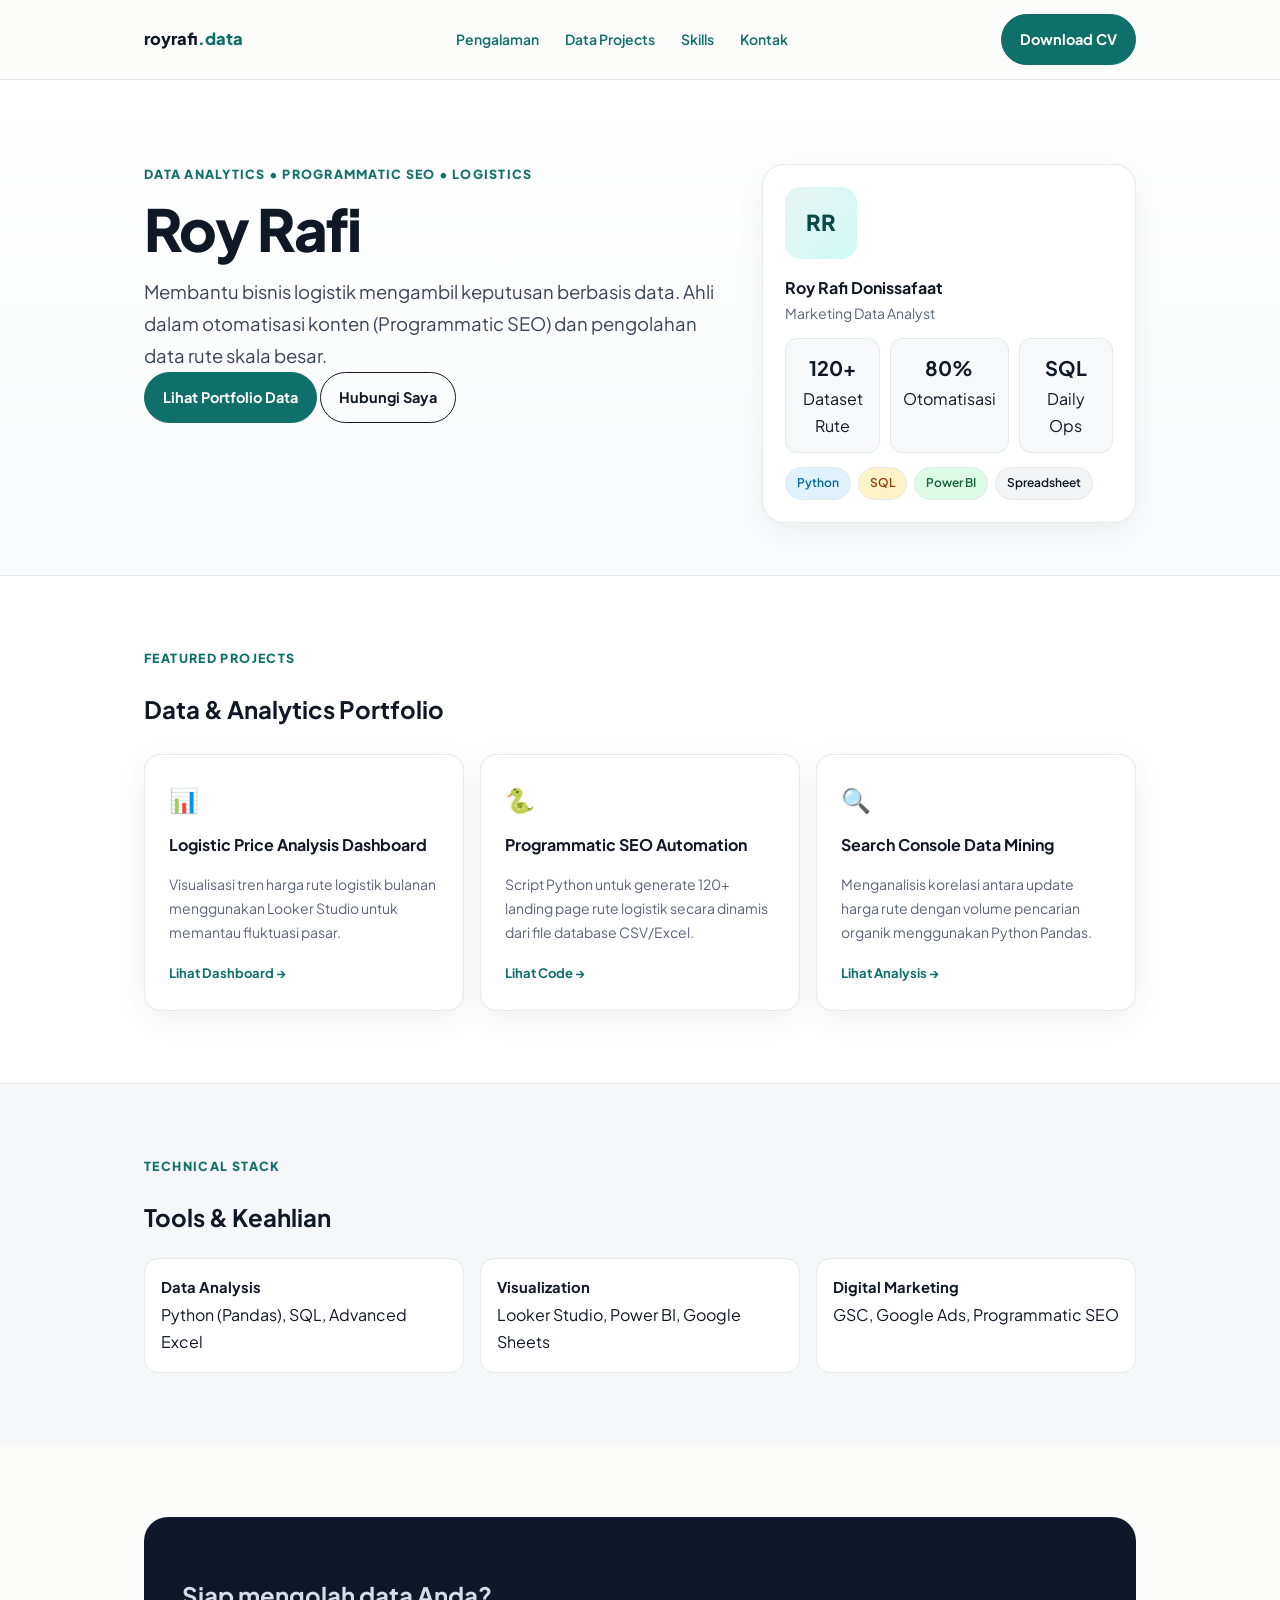
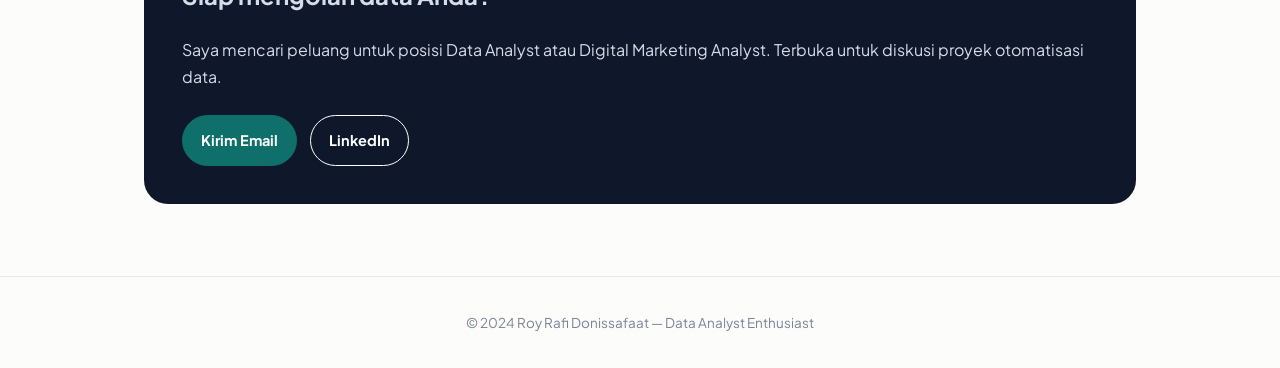
==== index.html @ 852c65c5 "Update index.html" ====
<!DOCTYPE html>
<html lang="id">
<head>
<meta charset="utf-8">
<meta name="viewport" content="width=device-width, initial-scale=1">
<title>Roy Rafi — Marketing Data Analyst & SEO Specialist</title>
<meta name="description" content="Portfolio Roy Rafi. Spesialis Analisis Data Marketing & SEO untuk industri logistik. Ahli dalam SQL, Python, dan Spreadsheet Ops.">
<link rel="preconnect" href="https://fonts.googleapis.com">
<link rel="preconnect" href="https://fonts.gstatic.com" crossorigin>
<link href="https://fonts.googleapis.com/css2?family=Plus+Jakarta+Sans:wght@400;500;600;700;800&display=swap" rel="stylesheet">
<meta theme-color="#0f766e">

<style>
/* CSS KAMU TETAP SAMA (Saya pertahankan desain original kamu yang sudah bagus) */
:root{
  --bg:#fcfcfb; --surface:#ffffff; --ink:#101826; --muted:#5b6578; --subtle:#6b7280;
  --line:#e6e8ec; --brand:#0f6f6a; --brand-600:#0d5f5b; --brand-soft:#e6f5f3;
  --accent:#d97706; --radius:16px; --radius-lg:22px; --shadow:0 8px 32px rgba(16,24,38,.06);
  --max:1040px;
}
*{box-sizing:border-box} html{scroll-behavior:smooth}
body{
  margin:0; font-family:'Plus Jakarta Sans', Inter, system-ui, -apple-system, sans-serif;
  background:var(--bg); color:var(--ink); line-height:1.72; -webkit-font-smoothing:antialiased;
}
a{color:var(--brand);text-decoration:none} a:hover{text-decoration:underline}
.container{max-width:var(--max); margin:0 auto; padding:0 24px}
.nav-wrap{position:sticky;top:0;z-index:40;background:rgba(252,252,251,.88);backdrop-filter:blur(10px);border-bottom:1px solid var(--line)}
.nav{display:flex;align-items:center;justify-content:space-between;padding:14px 24px;max-width:var(--max);margin:0 auto}
.brand-mark{font-weight:800;font-size:16.5px;color:var(--ink)}
.brand-mark em{font-style:normal;color:var(--brand)}
.nav-links{display:flex;gap:26px;font-weight:600;font-size:14px}
.btn{display:inline-flex;align-items:center;gap:8px;padding:12px 18px;border-radius:999px;font-weight:700;font-size:14.5px;border:1.8px solid var(--ink);background:var(--ink);color:#fff;transition:.15s}
.btn--brand{background:var(--brand);border-color:var(--brand)}
.btn--ghost{background:transparent;color:var(--ink)}
.hero{padding:84px 0 52px;border-bottom:1px solid var(--line);background: linear-gradient(180deg,#ffffff 0%, #f9fafb 100%)}
.eyebrow{font-size:12.5px;font-weight:800;letter-spacing:.1em;text-transform:uppercase;color:var(--brand);margin-bottom:14px}
h1{font-size:clamp(38px,5.4vw,58px);line-height:1.05;letter-spacing:-1.6px;margin:0 0 16px;font-weight:800}
.lead{font-size:18.5px;color:#3a4456;max-width:620px;margin:0}
.hero-grid{display:grid;gap:34px;align-items:start}
@media(min-width:920px){ .hero-grid{grid-template-columns:1.22fr .78fr} }
.avatar-card{background:#fff;border:1px solid var(--line);border-radius:var(--radius-lg);padding:22px;box-shadow:var(--shadow)}
.avatar{width:72px;height:72px;border-radius:16px;background:linear-gradient(135deg,#e6f5f3,#d1faf5);display:flex;align-items:center;justify-content:center;font-weight:800;color:#0b4b47;font-size:22px}
.kpi-grid{display:grid;grid-template-columns:repeat(3,1fr);gap:10px;margin-top:12px}
.kpi{background:#f7f8f9;border:1px solid var(--line);border-radius:12px;padding:12px 12px; text-align:center}
.kpi strong{display:block;font-size:20px}
.pills{display:flex;flex-wrap:wrap;gap:7px;margin-top:14px}
.pill{font-size:12px;font-weight:600;background:#f3f4f6;border:1px solid var(--line);padding:5px 11px;border-radius:999px}
section{padding:72px 0}
.section-label{color:var(--brand);font-weight:800;font-size:12.5px;letter-spacing:.11em;text-transform:uppercase;margin-bottom:8px}
.grid-3{display:grid;gap:16px} @media(min-width:960px){.grid-3{grid-template-columns:repeat(3,1fr)}}
.skill{background:#fff;border:1px solid var(--line);border-radius:14px;padding:16px}
.skill strong{display:block;font-size:14.8px}
.card{background:var(--surface);border:1px solid var(--line);border-radius:var(--radius);padding:24px;box-shadow:var(--shadow)}
.contact{background:#0f172a;color:#d6dde8;border-radius:24px;padding:38px}
footer{border-top:1px solid var(--line);padding:34px 0;color:#7a8396;font-size:13.5px;text-align:center}
</style>
</head>
<body>

<div class="nav-wrap">
  <nav class="nav">
    <a class="brand-mark" href="#">royrafi<em>.data</em></a>
    <div class="nav-links">
      <a href="#pengalaman">Pengalaman</a>
      <a href="#data-projects">Data Projects</a>
      <a href="#skills">Skills</a>
      <a href="#kontak">Kontak</a>
    </div>
    <a href="#" class="btn btn--brand btn--sm">Download CV</a>
  </nav>
</div>

<header class="hero">
  <div class="container hero-grid">
    <div>
      <div class="eyebrow">Data Analytics • Programmatic SEO • Logistics</div>
      <h1>Roy Rafi</h1>
      <p class="lead">Membantu bisnis logistik mengambil keputusan berbasis data. Ahli dalam otomatisasi konten (Programmatic SEO) dan pengolahan data rute skala besar.</p>
      <div class="hero-ctas">
        <a href="#data-projects" class="btn btn--brand">Lihat Portfolio Data</a>
        <a href="#kontak" class="btn btn--ghost">Hubungi Saya</a>
      </div>
    </div>

    <div class="avatar-card">
      <div class="avatar" style="margin-bottom:15px">RR</div>
      <div class="av-name"><strong>Roy Rafi Donissafaat</strong></div>
      <div class="av-role" style="color:var(--muted);font-size:14px">Marketing Data Analyst</div>
      <div class="kpi-grid">
        <div class="kpi"><strong>120+</strong><span>Dataset Rute</span></div>
        <div class="kpi"><strong>80%</strong><span>Otomatisasi</span></div>
        <div class="kpi"><strong>SQL</strong><span>Daily Ops</span></div>
      </div>
      <div class="pills">
        <span class="pill" style="background:#e0f2fe; color:#0369a1">Python</span>
        <span class="pill" style="background:#fef3c7; color:#92400e">SQL</span>
        <span class="pill" style="background:#dcfce7; color:#166534">Power BI</span>
        <span class="pill">Spreadsheet</span>
      </div>
    </div>
  </div>
</header>

<!-- SECTION DATA PROJECT (BARU) -->
<section id="data-projects" style="background:#fff">
  <div class="container">
    <div class="section-label">Featured Projects</div>
    <h2>Data & Analytics Portfolio</h2>
    <div class="grid-3" style="margin-top:24px">
      <!-- Project 1 -->
      <div class="card">
        <div style="font-size:24px; margin-bottom:10px">📊</div>
        <strong>Logistic Price Analysis Dashboard</strong>
        <p style="font-size:14px; color:var(--muted)">Visualisasi tren harga rute logistik bulanan menggunakan Looker Studio untuk memantau fluktuasi pasar.</p>
        <a href="#" style="font-size:13px; font-weight:700">Lihat Dashboard →</a>
      </div>
      <!-- Project 2 -->
      <div class="card">
        <div style="font-size:24px; margin-bottom:10px">🐍</div>
        <strong>Programmatic SEO Automation</strong>
        <p style="font-size:14px; color:var(--muted)">Script Python untuk generate 120+ landing page rute logistik secara dinamis dari file database CSV/Excel.</p>
        <a href="#" style="font-size:13px; font-weight:700">Lihat Code →</a>
      </div>
      <!-- Project 3 -->
      <div class="card">
        <div style="font-size:24px; margin-bottom:10px">🔍</div>
        <strong>Search Console Data Mining</strong>
        <p style="font-size:14px; color:var(--muted)">Menganalisis korelasi antara update harga rute dengan volume pencarian organik menggunakan Python Pandas.</p>
        <a href="#" style="font-size:13px; font-weight:700">Lihat Analysis →</a>
      </div>
    </div>
  </div>
</section>

<section id="skills" style="background:#f6f7f9; border-top:1px solid var(--line)">
  <div class="container">
    <div class="section-label">Technical Stack</div>
    <h2>Tools & Keahlian</h2>
    <div class="grid-3">
      <div class="skill"><strong>Data Analysis</strong><span>Python (Pandas), SQL, Advanced Excel</span></div>
      <div class="skill"><strong>Visualization</strong><span>Looker Studio, Power BI, Google Sheets</span></div>
      <div class="skill"><strong>Digital Marketing</strong><span>GSC, Google Ads, Programmatic SEO</span></div>
    </div>
  </div>
</section>

<section id="kontak">
  <div class="container">
    <div class="contact">
        <h2>Siap mengolah data Anda?</h2>
        <p>Saya mencari peluang untuk posisi Data Analyst atau Digital Marketing Analyst. Terbuka untuk diskusi proyek otomatisasi data.</p>
        <div style="margin-top:24px">
            <a class="btn btn--brand" href="mailto:laptopkantor1lsj@gmail.com">Kirim Email</a>
            <a class="btn btn--ghost" style="color:white; border-color:white; margin-left:10px" href="#">LinkedIn</a>
        </div>
    </div>
  </div>
</section>

<footer>
  © 2024 Roy Rafi Donissafaat — Data Analyst Enthusiast
</footer>

</body>
</html>
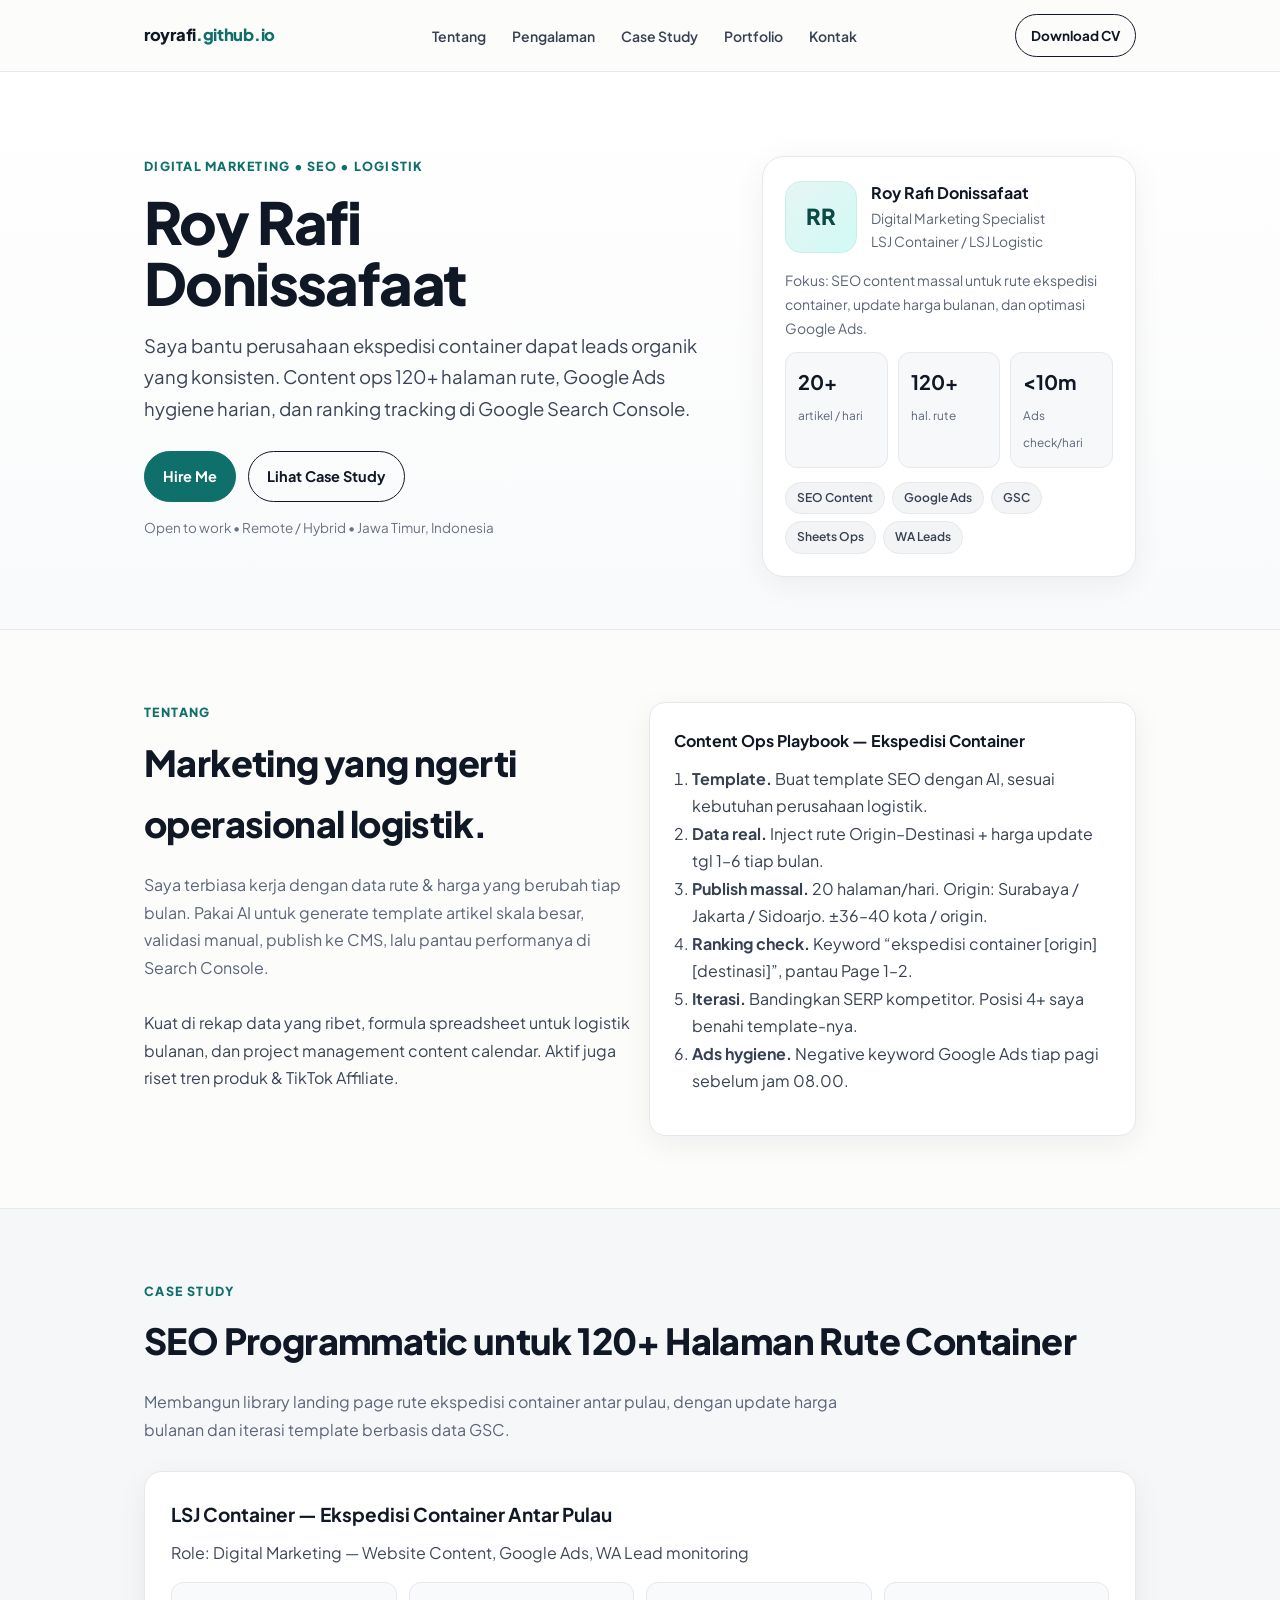
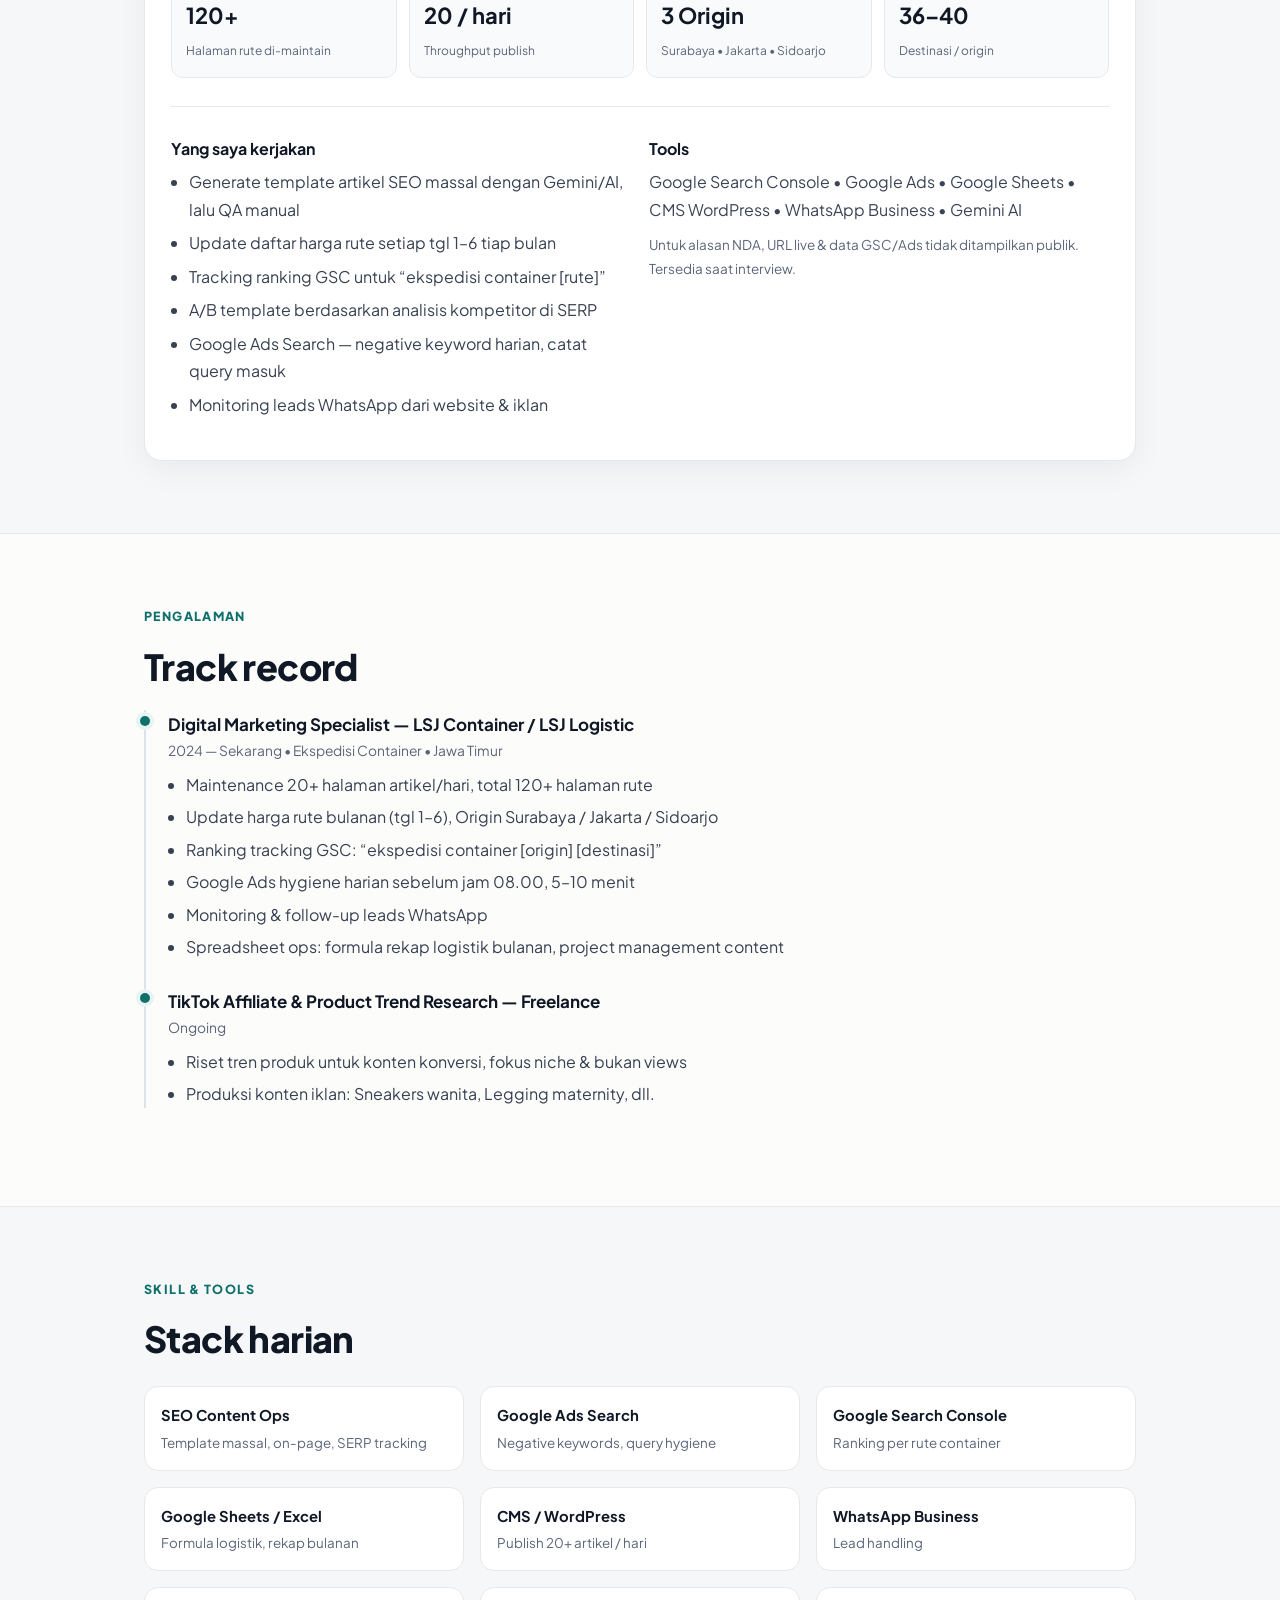
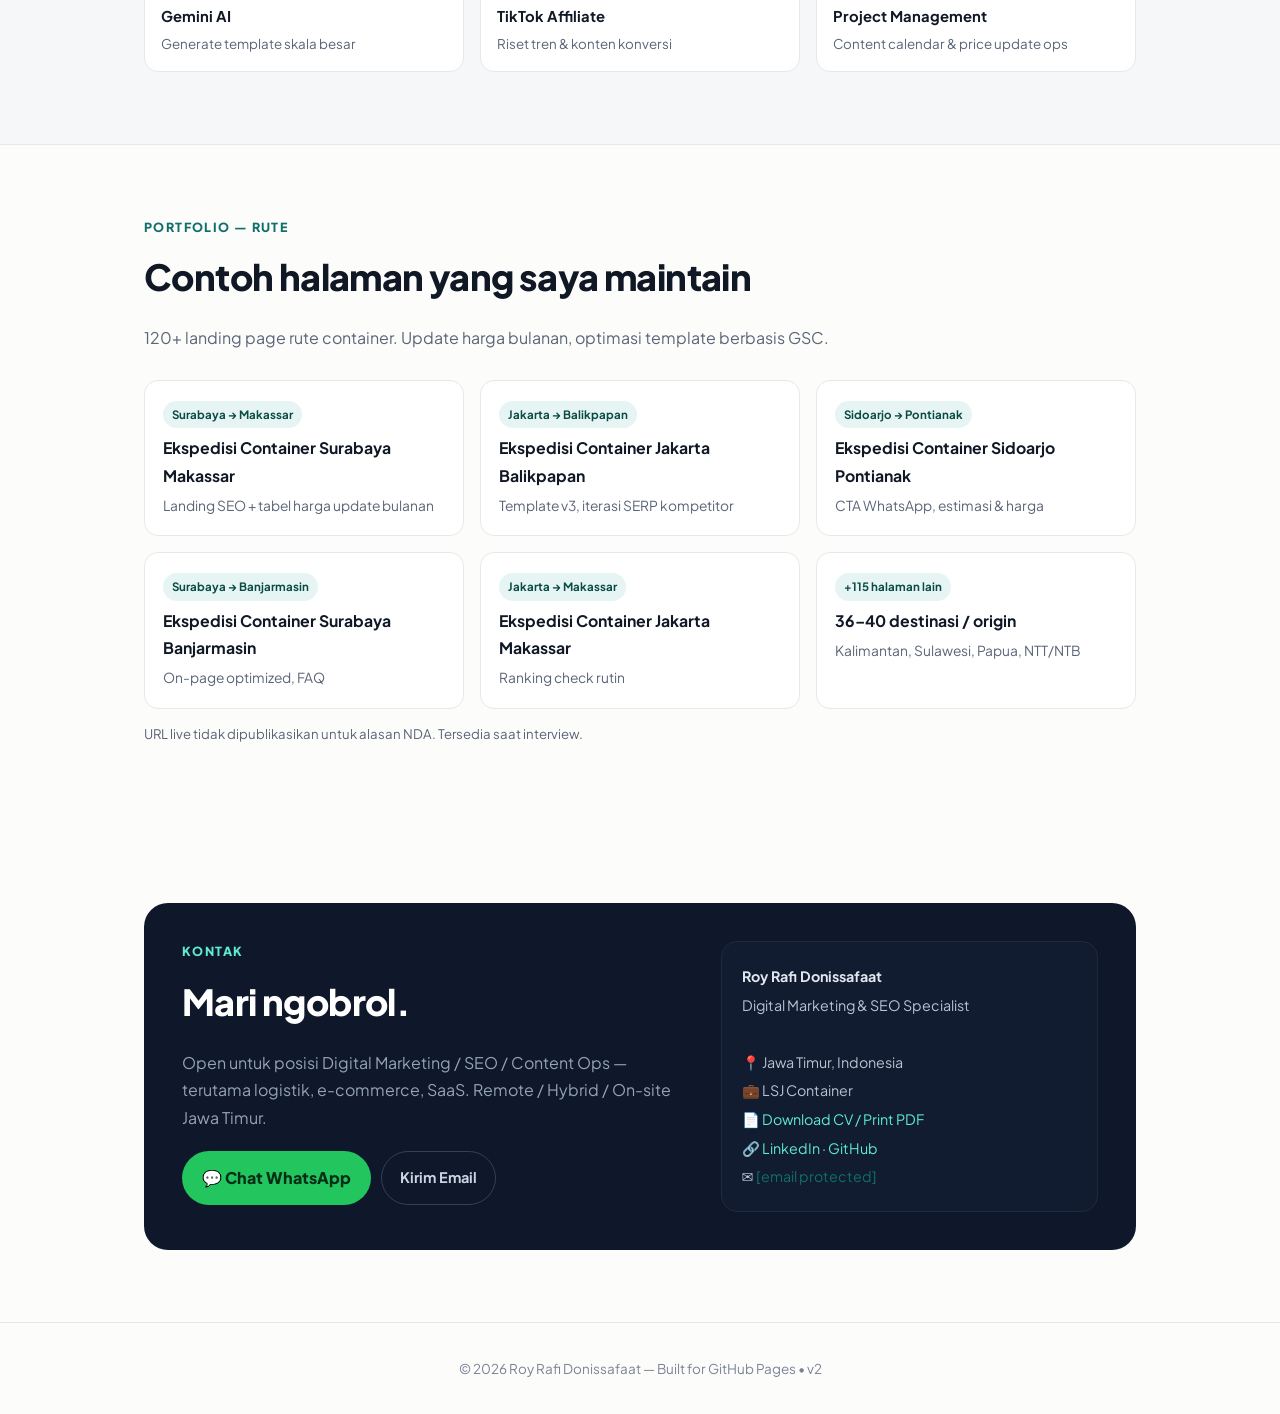
==== commit a3c03fb6: "Update index.html" ====
--- a/index.html
+++ b/index.html
@@ -3,164 +3,361 @@
 <head>
 <meta charset="utf-8">
 <meta name="viewport" content="width=device-width, initial-scale=1">
-<title>Roy Rafi — Marketing Data Analyst & SEO Specialist</title>
-<meta name="description" content="Portfolio Roy Rafi. Spesialis Analisis Data Marketing & SEO untuk industri logistik. Ahli dalam SQL, Python, dan Spreadsheet Ops.">
+<title>Roy Rafi Donissafaat — Digital Marketing & SEO Specialist, Logistik</title>
+<meta name="description" content="Portfolio Roy Rafi Donissafaat. Digital Marketing & SEO Specialist untuk ekspedisi container. Content ops 120+ halaman rute, Google Ads hygiene harian, GSC ranking tracking.">
 <link rel="preconnect" href="https://fonts.googleapis.com">
 <link rel="preconnect" href="https://fonts.gstatic.com" crossorigin>
 <link href="https://fonts.googleapis.com/css2?family=Plus+Jakarta+Sans:wght@400;500;600;700;800&display=swap" rel="stylesheet">
-<meta theme-color="#0f766e">
+<meta property="og:title" content="Roy Rafi Donissafaat — Digital Marketing & SEO Specialist">
+<meta property="og:description" content="SEO Content Ops & Google Ads untuk industri logistik / ekspedisi container.">
+<meta property="og:type" content="website">
+<meta property="og:url" content="https://royrafi.github.io/">
+<meta name="theme-color" content="#0f766e">
+
+<script type="application/ld+json">
+{
+  "@context": "https://schema.org",
+  "@type": "Person",
+  "name": "Roy Rafi Donissafaat",
+  "jobTitle": "Digital Marketing & SEO Specialist",
+  "description": "Digital Marketing Specialist untuk industri logistik & ekspedisi container",
+  "url": "https://royrafi.github.io/",
+  "knowsAbout": ["SEO", "Google Ads", "Content Marketing", "Logistik", "Ekspedisi Container", "Google Search Console", "Spreadsheet Ops"],
+  "address": {"@type": "PostalAddress", "addressLocality": "Jawa Timur", "addressCountry": "ID"}
+}
+</script>
 
 <style>
-/* CSS KAMU TETAP SAMA (Saya pertahankan desain original kamu yang sudah bagus) */
 :root{
-  --bg:#fcfcfb; --surface:#ffffff; --ink:#101826; --muted:#5b6578; --subtle:#6b7280;
-  --line:#e6e8ec; --brand:#0f6f6a; --brand-600:#0d5f5b; --brand-soft:#e6f5f3;
-  --accent:#d97706; --radius:16px; --radius-lg:22px; --shadow:0 8px 32px rgba(16,24,38,.06);
+  --bg:#fcfcfb;
+  --surface:#ffffff;
+  --ink:#101826;
+  --muted:#5b6578;
+  --subtle:#6b7280;
+  --line:#e6e8ec;
+  --brand:#0f6f6a;
+  --brand-600:#0d5f5b;
+  --brand-soft:#e6f5f3;
+  --accent:#d97706;
+  --radius:16px;
+  --radius-lg:22px;
+  --shadow:0 8px 32px rgba(16,24,38,.06);
   --max:1040px;
 }
 *{box-sizing:border-box} html{scroll-behavior:smooth}
 body{
-  margin:0; font-family:'Plus Jakarta Sans', Inter, system-ui, -apple-system, sans-serif;
+  margin:0; font-family:'Plus Jakarta Sans', Inter, system-ui, -apple-system, Segoe UI, Roboto, Arial, sans-serif;
   background:var(--bg); color:var(--ink); line-height:1.72; -webkit-font-smoothing:antialiased;
 }
 a{color:var(--brand);text-decoration:none} a:hover{text-decoration:underline}
+img{max-width:100%}
 .container{max-width:var(--max); margin:0 auto; padding:0 24px}
+
+/* NAV */
 .nav-wrap{position:sticky;top:0;z-index:40;background:rgba(252,252,251,.88);backdrop-filter:blur(10px);border-bottom:1px solid var(--line)}
 .nav{display:flex;align-items:center;justify-content:space-between;padding:14px 24px;max-width:var(--max);margin:0 auto}
-.brand-mark{font-weight:800;font-size:16.5px;color:var(--ink)}
+.brand-mark{font-weight:800;letter-spacing:-.3px;font-size:16.5px;color:var(--ink);text-decoration:none}
 .brand-mark em{font-style:normal;color:var(--brand)}
 .nav-links{display:flex;gap:26px;font-weight:600;font-size:14px}
-.btn{display:inline-flex;align-items:center;gap:8px;padding:12px 18px;border-radius:999px;font-weight:700;font-size:14.5px;border:1.8px solid var(--ink);background:var(--ink);color:#fff;transition:.15s}
+.nav-links a{color:#374151;text-decoration:none}
+.nav-links a:hover{color:var(--ink)}
+.btn{display:inline-flex;align-items:center;gap:8px;padding:12px 18px;border-radius:999px;font-weight:700;font-size:14.5px;border:1.8px solid var(--ink);background:var(--ink);color:#fff;text-decoration:none;transition:.15s}
+.btn:hover{transform:translateY(-1px);text-decoration:none;opacity:.94}
+.btn--ghost{background:transparent;color:var(--ink)}
+.btn--ghost:hover{background:#f3f4f6}
 .btn--brand{background:var(--brand);border-color:var(--brand)}
-.btn--ghost{background:transparent;color:var(--ink)}
+.btn--brand:hover{background:var(--brand-600)}
+.btn--sm{padding:9px 15px;font-size:13.5px}
+@media(max-width:780px){ .nav-links{display:none} }
+
+/* HERO */
 .hero{padding:84px 0 52px;border-bottom:1px solid var(--line);background: linear-gradient(180deg,#ffffff 0%, #f9fafb 100%)}
 .eyebrow{font-size:12.5px;font-weight:800;letter-spacing:.1em;text-transform:uppercase;color:var(--brand);margin-bottom:14px}
 h1{font-size:clamp(38px,5.4vw,58px);line-height:1.05;letter-spacing:-1.6px;margin:0 0 16px;font-weight:800}
 .lead{font-size:18.5px;color:#3a4456;max-width:620px;margin:0}
+.hero-ctas{display:flex;flex-wrap:wrap;gap:12px;margin-top:26px}
 .hero-grid{display:grid;gap:34px;align-items:start}
 @media(min-width:920px){ .hero-grid{grid-template-columns:1.22fr .78fr} }
 .avatar-card{background:#fff;border:1px solid var(--line);border-radius:var(--radius-lg);padding:22px;box-shadow:var(--shadow)}
-.avatar{width:72px;height:72px;border-radius:16px;background:linear-gradient(135deg,#e6f5f3,#d1faf5);display:flex;align-items:center;justify-content:center;font-weight:800;color:#0b4b47;font-size:22px}
+.avatar{
+  width:72px;height:72px;border-radius:16px;background:linear-gradient(135deg,#e6f5f3,#d1faf5);
+  display:flex;align-items:center;justify-content:center;font-weight:800;color:#0b4b47;font-size:22px;border:1px solid #c9efe9;
+}
+.av-row{display:flex;gap:14px;align-items:center;margin-bottom:14px}
+.av-name{font-weight:700}
+.av-role{color:var(--muted);font-size:13.8px}
 .kpi-grid{display:grid;grid-template-columns:repeat(3,1fr);gap:10px;margin-top:12px}
-.kpi{background:#f7f8f9;border:1px solid var(--line);border-radius:12px;padding:12px 12px; text-align:center}
+.kpi{background:#f7f8f9;border:1px solid var(--line);border-radius:12px;padding:12px 12px}
 .kpi strong{display:block;font-size:20px}
+.kpi span{font-size:11.8px;color:var(--muted)}
 .pills{display:flex;flex-wrap:wrap;gap:7px;margin-top:14px}
-.pill{font-size:12px;font-weight:600;background:#f3f4f6;border:1px solid var(--line);padding:5px 11px;border-radius:999px}
+.pill{font-size:12px;font-weight:600;background:#f3f4f6;border:1px solid var(--line);color:#374151;padding:5px 11px;border-radius:999px}
+
+/* SECTIONS */
 section{padding:72px 0}
 .section-label{color:var(--brand);font-weight:800;font-size:12.5px;letter-spacing:.11em;text-transform:uppercase;margin-bottom:8px}
+h2{font-size:clamp(26px,3.3vw,36px);letter-spacing:-.6px;margin:0 0 12px;font-weight:800}
+.section-intro{color:var(--muted);max-width:720px;margin-bottom:28px}
+
+.card{background:var(--surface);border:1px solid var(--line);border-radius:var(--radius);padding:24px 24px;box-shadow:var(--shadow)}
+.grid-2{display:grid;gap:18px} @media(min-width:840px){.grid-2{grid-template-columns:1fr 1fr}}
 .grid-3{display:grid;gap:16px} @media(min-width:960px){.grid-3{grid-template-columns:repeat(3,1fr)}}
-.skill{background:#fff;border:1px solid var(--line);border-radius:14px;padding:16px}
+
+/* CASE STUDY */
+.case{background:#fff;border:1px solid var(--line);border-radius:18px;padding:26px;box-shadow:var(--shadow)}
+.case h3{margin:0 0 8px;font-size:19px}
+.case p{color:#3f4758;margin:0}
+.metrics{display:grid;grid-template-columns:repeat(2,1fr);gap:12px;margin-top:16px}
+@media(min-width:640px){.metrics{grid-template-columns:repeat(4,1fr)}}
+.metric{background:#f8fafb;border:1px solid var(--line);border-radius:12px;padding:14px}
+.metric b{font-size:22px;display:block}
+.metric span{font-size:12px;color:var(--muted)}
+
+/* TIMELINE */
+.timeline{position:relative;padding-left:22px;border-left:2px solid #dde3ea;margin-top:8px}
+.tl-item{position:relative;margin-bottom:26px}
+.tl-item::before{content:"";position:absolute;left:-28px;top:6px;width:10px;height:10px;background:var(--brand);border-radius:50%;box-shadow:0 0 0 4px #e6f5f3}
+.tl-role{font-weight:700;font-size:17px}
+.tl-meta{color:var(--muted);font-size:13.8px;margin-bottom:8px}
+.tl-item ul{margin:0;padding-left:18px;color:#374151}
+.tl-item li{margin-bottom:5px}
+
+/* SKILLS */
+.skill{background:#fff;border:1px solid var(--line);border-radius:14px;padding:16px 16px}
 .skill strong{display:block;font-size:14.8px}
-.card{background:var(--surface);border:1px solid var(--line);border-radius:var(--radius);padding:24px;box-shadow:var(--shadow)}
+.skill span{display:block;color:var(--muted);font-size:13.4px;margin-top:2px}
+
+/* PORTFOLIO */
+.route{background:#fff;border:1px solid var(--line);border-radius:14px;padding:18px 18px;transition:.15s}
+.route:hover{transform:translateY(-2px);box-shadow:var(--shadow)}
+.route small{display:inline-block;background:var(--brand-soft);color:#0b4b47;font-weight:700;font-size:11.5px;padding:4px 9px;border-radius:999px;margin-bottom:7px}
+.route h4{margin:0 0 4px;font-size:15.8px}
+.route p{margin:0;color:var(--muted);font-size:13.8px}
+
+/* CONTACT */
 .contact{background:#0f172a;color:#d6dde8;border-radius:24px;padding:38px}
+.contact h2{color:#fff}
+.contact p{color:#94a3b8}
+.contact-grid{display:grid;gap:28px} @media(min-width:820px){.contact-grid{grid-template-columns:1.15fr .85fr}}
+.wa-btn{display:inline-flex;align-items:center;gap:10px;background:#22c55e;color:#052e16;font-weight:800;padding:13px 20px;border-radius:999px;text-decoration:none}
+.wa-btn:hover{background:#4ade80;text-decoration:none}
+.contact-card{background:#111c30;border:1px solid #1f2a40;border-radius:16px;padding:20px;color:#b7c2d4;font-size:14.3px;line-height:2}
+
 footer{border-top:1px solid var(--line);padding:34px 0;color:#7a8396;font-size:13.5px;text-align:center}
+.muted{color:var(--muted)}
+hr.soft{border:none;border-top:1px solid var(--line);margin:28px 0}
+ul.clean li{margin-bottom:6px}
 </style>
 </head>
 <body>
 
 <div class="nav-wrap">
   <nav class="nav">
-    <a class="brand-mark" href="#">royrafi<em>.data</em></a>
+    <a class="brand-mark" href="#">royrafi<em>.github.io</em></a>
     <div class="nav-links">
+      <a href="#tentang">Tentang</a>
       <a href="#pengalaman">Pengalaman</a>
-      <a href="#data-projects">Data Projects</a>
-      <a href="#skills">Skills</a>
+      <a href="#case-study">Case Study</a>
+      <a href="#portfolio">Portfolio</a>
       <a href="#kontak">Kontak</a>
     </div>
-    <a href="#" class="btn btn--brand btn--sm">Download CV</a>
+    <a href="cv.html" class="btn btn--ghost btn--sm" target="_blank" rel="noopener">Download CV</a>
   </nav>
 </div>
 
 <header class="hero">
   <div class="container hero-grid">
     <div>
-      <div class="eyebrow">Data Analytics • Programmatic SEO • Logistics</div>
-      <h1>Roy Rafi</h1>
-      <p class="lead">Membantu bisnis logistik mengambil keputusan berbasis data. Ahli dalam otomatisasi konten (Programmatic SEO) dan pengolahan data rute skala besar.</p>
+      <div class="eyebrow">Digital Marketing • SEO • Logistik</div>
+      <h1>Roy Rafi<br>Donissafaat</h1>
+      <p class="lead">Saya bantu perusahaan ekspedisi container dapat leads organik yang konsisten. Content ops 120+ halaman rute, Google Ads hygiene harian, dan ranking tracking di Google Search Console.</p>
       <div class="hero-ctas">
-        <a href="#data-projects" class="btn btn--brand">Lihat Portfolio Data</a>
-        <a href="#kontak" class="btn btn--ghost">Hubungi Saya</a>
-      </div>
+        <a href="#kontak" class="btn btn--brand">Hire Me</a>
+        <a href="#case-study" class="btn btn--ghost">Lihat Case Study</a>
+      </div>
+      <div style="margin-top:14px;color:var(--subtle);font-size:13.5px">Open to work • Remote / Hybrid • Jawa Timur, Indonesia</div>
     </div>
 
     <div class="avatar-card">
-      <div class="avatar" style="margin-bottom:15px">RR</div>
-      <div class="av-name"><strong>Roy Rafi Donissafaat</strong></div>
-      <div class="av-role" style="color:var(--muted);font-size:14px">Marketing Data Analyst</div>
+      <div class="av-row">
+        <div class="avatar">RR</div>
+        <div>
+          <div class="av-name">Roy Rafi Donissafaat</div>
+          <div class="av-role">Digital Marketing Specialist<br>LSJ Container / LSJ Logistic</div>
+        </div>
+      </div>
+      <p class="muted" style="font-size:14px;margin:0 0 6px">Fokus: SEO content massal untuk rute ekspedisi container, update harga bulanan, dan optimasi Google Ads.</p>
       <div class="kpi-grid">
-        <div class="kpi"><strong>120+</strong><span>Dataset Rute</span></div>
-        <div class="kpi"><strong>80%</strong><span>Otomatisasi</span></div>
-        <div class="kpi"><strong>SQL</strong><span>Daily Ops</span></div>
+        <div class="kpi"><strong>20+</strong><span>artikel / hari</span></div>
+        <div class="kpi"><strong>120+</strong><span>hal. rute</span></div>
+        <div class="kpi"><strong>&lt;10m</strong><span>Ads check/hari</span></div>
       </div>
       <div class="pills">
-        <span class="pill" style="background:#e0f2fe; color:#0369a1">Python</span>
-        <span class="pill" style="background:#fef3c7; color:#92400e">SQL</span>
-        <span class="pill" style="background:#dcfce7; color:#166534">Power BI</span>
-        <span class="pill">Spreadsheet</span>
+        <span class="pill">SEO Content</span>
+        <span class="pill">Google Ads</span>
+        <span class="pill">GSC</span>
+        <span class="pill">Sheets Ops</span>
+        <span class="pill">WA Leads</span>
       </div>
     </div>
   </div>
 </header>
 
-<!-- SECTION DATA PROJECT (BARU) -->
-<section id="data-projects" style="background:#fff">
-  <div class="container">
-    <div class="section-label">Featured Projects</div>
-    <h2>Data & Analytics Portfolio</h2>
-    <div class="grid-3" style="margin-top:24px">
-      <!-- Project 1 -->
-      <div class="card">
-        <div style="font-size:24px; margin-bottom:10px">📊</div>
-        <strong>Logistic Price Analysis Dashboard</strong>
-        <p style="font-size:14px; color:var(--muted)">Visualisasi tren harga rute logistik bulanan menggunakan Looker Studio untuk memantau fluktuasi pasar.</p>
-        <a href="#" style="font-size:13px; font-weight:700">Lihat Dashboard →</a>
-      </div>
-      <!-- Project 2 -->
-      <div class="card">
-        <div style="font-size:24px; margin-bottom:10px">🐍</div>
-        <strong>Programmatic SEO Automation</strong>
-        <p style="font-size:14px; color:var(--muted)">Script Python untuk generate 120+ landing page rute logistik secara dinamis dari file database CSV/Excel.</p>
-        <a href="#" style="font-size:13px; font-weight:700">Lihat Code →</a>
-      </div>
-      <!-- Project 3 -->
-      <div class="card">
-        <div style="font-size:24px; margin-bottom:10px">🔍</div>
-        <strong>Search Console Data Mining</strong>
-        <p style="font-size:14px; color:var(--muted)">Menganalisis korelasi antara update harga rute dengan volume pencarian organik menggunakan Python Pandas.</p>
-        <a href="#" style="font-size:13px; font-weight:700">Lihat Analysis →</a>
-      </div>
-    </div>
-  </div>
-</section>
-
-<section id="skills" style="background:#f6f7f9; border-top:1px solid var(--line)">
-  <div class="container">
-    <div class="section-label">Technical Stack</div>
-    <h2>Tools & Keahlian</h2>
+<section id="tentang">
+  <div class="container grid-2" style="align-items:start">
+    <div>
+      <div class="section-label">Tentang</div>
+      <h2>Marketing yang ngerti operasional logistik.</h2>
+      <p class="section-intro">Saya terbiasa kerja dengan data rute & harga yang berubah tiap bulan. Pakai AI untuk generate template artikel skala besar, validasi manual, publish ke CMS, lalu pantau performanya di Search Console.</p>
+      <p style="color:#3a4456">Kuat di rekap data yang ribet, formula spreadsheet untuk logistik bulanan, dan project management content calendar. Aktif juga riset tren produk & TikTok Affiliate.</p>
+    </div>
+    <div class="card">
+      <strong>Content Ops Playbook — Ekspedisi Container</strong>
+      <ol style="padding-left:18px;margin-top:10px;color:#374151" class="clean">
+        <li><b>Template.</b> Buat template SEO dengan AI, sesuai kebutuhan perusahaan logistik.</li>
+        <li><b>Data real.</b> Inject rute Origin–Destinasi + harga update tgl 1–6 tiap bulan.</li>
+        <li><b>Publish massal.</b> 20 halaman/hari. Origin: Surabaya / Jakarta / Sidoarjo. ±36–40 kota / origin.</li>
+        <li><b>Ranking check.</b> Keyword “ekspedisi container [origin] [destinasi]”, pantau Page 1–2.</li>
+        <li><b>Iterasi.</b> Bandingkan SERP kompetitor. Posisi 4+ saya benahi template-nya.</li>
+        <li><b>Ads hygiene.</b> Negative keyword Google Ads tiap pagi sebelum jam 08.00.</li>
+      </ol>
+    </div>
+  </div>
+</section>
+
+<section id="case-study" style="background:#f6f7f9;border-top:1px solid var(--line);border-bottom:1px solid var(--line)">
+  <div class="container">
+    <div class="section-label">Case Study</div>
+    <h2>SEO Programmatic untuk 120+ Halaman Rute Container</h2>
+    <p class="section-intro">Membangun library landing page rute ekspedisi container antar pulau, dengan update harga bulanan dan iterasi template berbasis data GSC.</p>
+
+    <div class="case">
+      <h3>LSJ Container — Ekspedisi Container Antar Pulau</h3>
+      <p>Role: Digital Marketing — Website Content, Google Ads, WA Lead monitoring</p>
+      <div class="metrics">
+        <div class="metric"><b>120+</b><span>Halaman rute di-maintain</span></div>
+        <div class="metric"><b>20 / hari</b><span>Throughput publish</span></div>
+        <div class="metric"><b>3 Origin</b><span>Surabaya • Jakarta • Sidoarjo</span></div>
+        <div class="metric"><b>36–40</b><span>Destinasi / origin</span></div>
+      </div>
+      <hr class="soft">
+      <div class="grid-2">
+        <div>
+          <strong>Yang saya kerjakan</strong>
+          <ul class="clean" style="color:#374151;padding-left:18px;margin-top:6px">
+            <li>Generate template artikel SEO massal dengan Gemini/AI, lalu QA manual</li>
+            <li>Update daftar harga rute setiap tgl 1–6 tiap bulan</li>
+            <li>Tracking ranking GSC untuk “ekspedisi container [rute]”</li>
+            <li>A/B template berdasarkan analisis kompetitor di SERP</li>
+            <li>Google Ads Search — negative keyword harian, catat query masuk</li>
+            <li>Monitoring leads WhatsApp dari website & iklan</li>
+          </ul>
+        </div>
+        <div>
+          <strong>Tools</strong>
+          <p style="color:#3a4456;margin-top:6px">Google Search Console • Google Ads • Google Sheets • CMS WordPress • WhatsApp Business • Gemini AI</p>
+          <p style="margin-top:10px;color:var(--muted);font-size:13.5px">Untuk alasan NDA, URL live & data GSC/Ads tidak ditampilkan publik. Tersedia saat interview.</p>
+        </div>
+      </div>
+    </div>
+  </div>
+</section>
+
+<section id="pengalaman">
+  <div class="container">
+    <div class="section-label">Pengalaman</div>
+    <h2>Track record</h2>
+    <div class="timeline">
+      <div class="tl-item">
+        <div class="tl-role">Digital Marketing Specialist — LSJ Container / LSJ Logistic</div>
+        <div class="tl-meta">2024 — Sekarang • Ekspedisi Container • Jawa Timur</div>
+        <ul>
+          <li>Maintenance 20+ halaman artikel/hari, total 120+ halaman rute</li>
+          <li>Update harga rute bulanan (tgl 1–6), Origin Surabaya / Jakarta / Sidoarjo</li>
+          <li>Ranking tracking GSC: “ekspedisi container [origin] [destinasi]”</li>
+          <li>Google Ads hygiene harian sebelum jam 08.00, 5–10 menit</li>
+          <li>Monitoring & follow-up leads WhatsApp</li>
+          <li>Spreadsheet ops: formula rekap logistik bulanan, project management content</li>
+        </ul>
+      </div>
+      <div class="tl-item">
+        <div class="tl-role">TikTok Affiliate & Product Trend Research — Freelance</div>
+        <div class="tl-meta">Ongoing</div>
+        <ul>
+          <li>Riset tren produk untuk konten konversi, fokus niche & bukan views</li>
+          <li>Produksi konten iklan: Sneakers wanita, Legging maternity, dll.</li>
+        </ul>
+      </div>
+    </div>
+  </div>
+</section>
+
+<section id="skill" style="background:#f6f7f9;border-top:1px solid var(--line);border-bottom:1px solid var(--line)">
+  <div class="container">
+    <div class="section-label">Skill & Tools</div>
+    <h2>Stack harian</h2>
+    <div class="grid-3" style="margin-top:16px">
+      <div class="skill"><strong>SEO Content Ops</strong><span>Template massal, on-page, SERP tracking</span></div>
+      <div class="skill"><strong>Google Ads Search</strong><span>Negative keywords, query hygiene</span></div>
+      <div class="skill"><strong>Google Search Console</strong><span>Ranking per rute container</span></div>
+      <div class="skill"><strong>Google Sheets / Excel</strong><span>Formula logistik, rekap bulanan</span></div>
+      <div class="skill"><strong>CMS / WordPress</strong><span>Publish 20+ artikel / hari</span></div>
+      <div class="skill"><strong>WhatsApp Business</strong><span>Lead handling</span></div>
+      <div class="skill"><strong>Gemini AI</strong><span>Generate template skala besar</span></div>
+      <div class="skill"><strong>TikTok Affiliate</strong><span>Riset tren & konten konversi</span></div>
+      <div class="skill"><strong>Project Management</strong><span>Content calendar & price update ops</span></div>
+    </div>
+  </div>
+</section>
+
+<section id="portfolio">
+  <div class="container">
+    <div class="section-label">Portfolio — Rute</div>
+    <h2>Contoh halaman yang saya maintain</h2>
+    <p class="section-intro">120+ landing page rute container. Update harga bulanan, optimasi template berbasis GSC.</p>
     <div class="grid-3">
-      <div class="skill"><strong>Data Analysis</strong><span>Python (Pandas), SQL, Advanced Excel</span></div>
-      <div class="skill"><strong>Visualization</strong><span>Looker Studio, Power BI, Google Sheets</span></div>
-      <div class="skill"><strong>Digital Marketing</strong><span>GSC, Google Ads, Programmatic SEO</span></div>
-    </div>
+      <div class="route"><small>Surabaya → Makassar</small><h4>Ekspedisi Container Surabaya Makassar</h4><p>Landing SEO + tabel harga update bulanan</p></div>
+      <div class="route"><small>Jakarta → Balikpapan</small><h4>Ekspedisi Container Jakarta Balikpapan</h4><p>Template v3, iterasi SERP kompetitor</p></div>
+      <div class="route"><small>Sidoarjo → Pontianak</small><h4>Ekspedisi Container Sidoarjo Pontianak</h4><p>CTA WhatsApp, estimasi & harga</p></div>
+      <div class="route"><small>Surabaya → Banjarmasin</small><h4>Ekspedisi Container Surabaya Banjarmasin</h4><p>On-page optimized, FAQ</p></div>
+      <div class="route"><small>Jakarta → Makassar</small><h4>Ekspedisi Container Jakarta Makassar</h4><p>Ranking check rutin</p></div>
+      <div class="route"><small>+115 halaman lain</small><h4>36–40 destinasi / origin</h4><p>Kalimantan, Sulawesi, Papua, NTT/NTB</p></div>
+    </div>
+    <p style="margin-top:14px;color:var(--muted);font-size:13.2px">URL live tidak dipublikasikan untuk alasan NDA. Tersedia saat interview.</p>
   </div>
 </section>
 
 <section id="kontak">
   <div class="container">
     <div class="contact">
-        <h2>Siap mengolah data Anda?</h2>
-        <p>Saya mencari peluang untuk posisi Data Analyst atau Digital Marketing Analyst. Terbuka untuk diskusi proyek otomatisasi data.</p>
-        <div style="margin-top:24px">
-            <a class="btn btn--brand" href="mailto:laptopkantor1lsj@gmail.com">Kirim Email</a>
-            <a class="btn btn--ghost" style="color:white; border-color:white; margin-left:10px" href="#">LinkedIn</a>
-        </div>
+      <div class="contact-grid">
+        <div>
+          <div class="section-label" style="color:#5eead4">Kontak</div>
+          <h2>Mari ngobrol.</h2>
+          <p>Open untuk posisi Digital Marketing / SEO / Content Ops — terutama logistik, e-commerce, SaaS. Remote / Hybrid / On-site Jawa Timur.</p>
+          <div style="margin-top:20px;display:flex;flex-wrap:wrap;gap:10px">
+            <!-- GANTI NOMOR WA KAMU DI SINI: ganti 6281234567890 -->
+            <a class="wa-btn" href="https://wa.me/6281234567890?text=Halo%20Roy%2C%20saya%20lihat%20portfoliomu%20di%20royrafi.github.io" target="_blank" rel="noopener">💬 Chat WhatsApp</a>
+            <a href="/cdn-cgi/l/email-protection#167e737a7a795664796f6477707f387b73" class="btn btn--ghost" style="border-color:#334155;color:#cbd5e1">Kirim Email</a>
+          </div>
+        </div>
+        <div class="contact-card">
+          <b style="color:#e2e8f0">Roy Rafi Donissafaat</b><br>
+          Digital Marketing & SEO Specialist<br><br>
+          📍 Jawa Timur, Indonesia<br>
+          💼 LSJ Container<br>
+          📄 <a href="cv.html" target="_blank" style="color:#5eead4">Download CV / Print PDF</a><br>
+          🔗 <a href="#" style="color:#5eead4">LinkedIn</a> · <a href="#" style="color:#5eead4">GitHub</a><br>
+          ✉️ <a href="/cdn-cgi/l/email-protection" class="__cf_email__" data-cfemail="8ce4e9e0e0e3ccfee3f5feedeae5a2e1e9">[email&#160;protected]</a>
+        </div>
+      </div>
     </div>
   </div>
 </section>
 
 <footer>
-  © 2024 Roy Rafi Donissafaat — Data Analyst Enthusiast
+  © 2026 Roy Rafi Donissafaat — Built for GitHub Pages • v2
 </footer>
 
-</body>
+<script data-cfasync="false" src="/cdn-cgi/scripts/5c5dd728/cloudflare-static/email-decode.min.js"></script></body>
 </html>
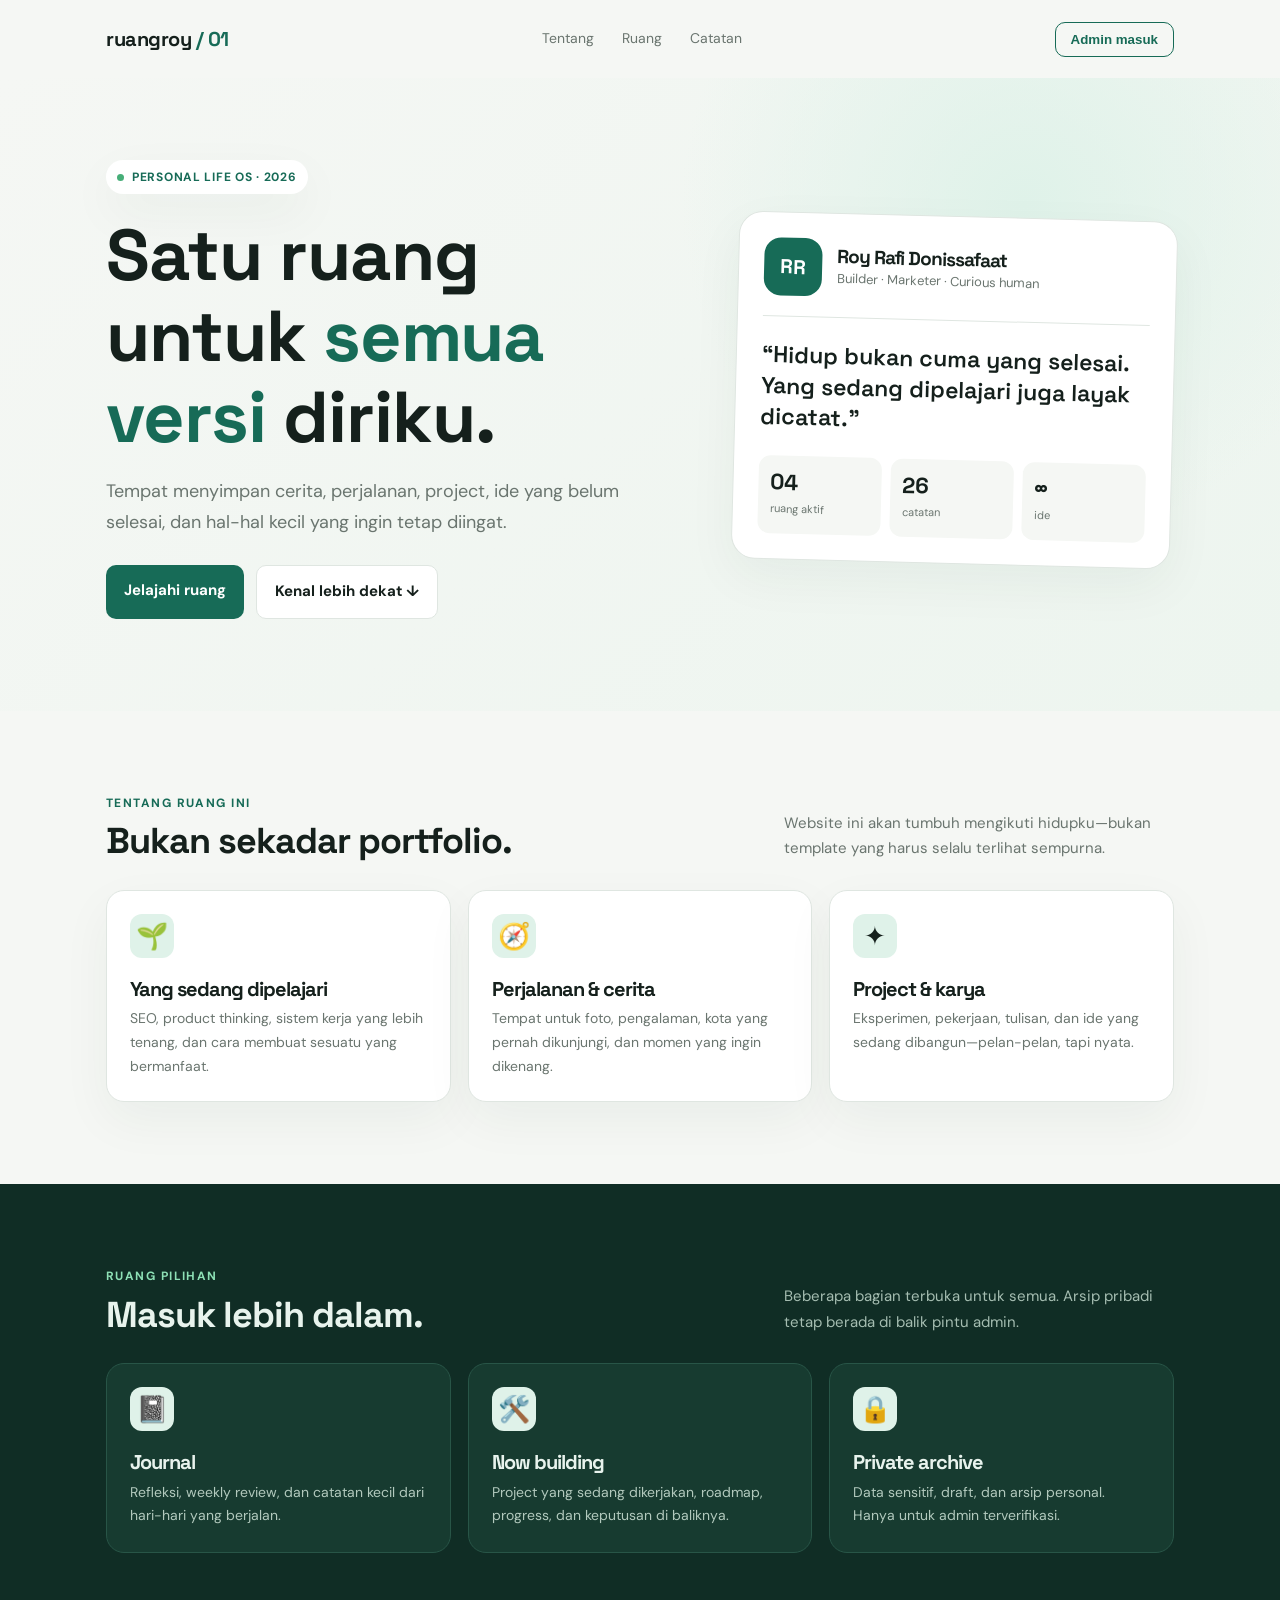
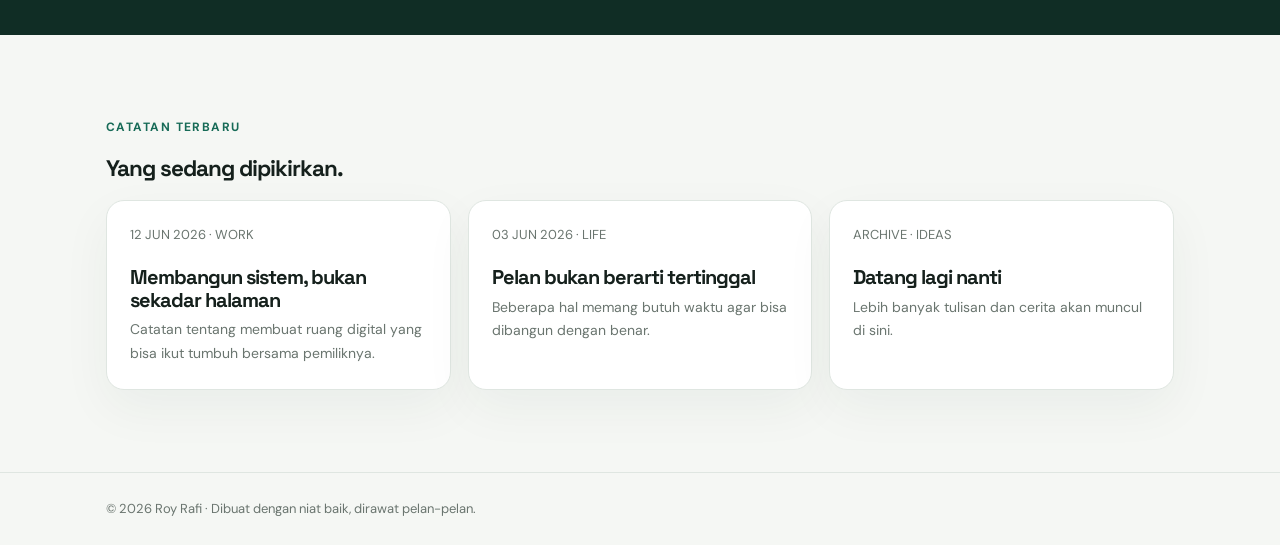
==== commit 9f239af4: "Redesign site as personal life hub with secure admin entry point Co-authored-by: arena-agent <297053" ====
--- a/index.html
+++ b/index.html
@@ -1,363 +1,22 @@
-<!DOCTYPE html>
-<html lang="id">
-<head>
-<meta charset="utf-8">
-<meta name="viewport" content="width=device-width, initial-scale=1">
-<title>Roy Rafi Donissafaat — Digital Marketing & SEO Specialist, Logistik</title>
-<meta name="description" content="Portfolio Roy Rafi Donissafaat. Digital Marketing & SEO Specialist untuk ekspedisi container. Content ops 120+ halaman rute, Google Ads hygiene harian, GSC ranking tracking.">
-<link rel="preconnect" href="https://fonts.googleapis.com">
-<link rel="preconnect" href="https://fonts.gstatic.com" crossorigin>
-<link href="https://fonts.googleapis.com/css2?family=Plus+Jakarta+Sans:wght@400;500;600;700;800&display=swap" rel="stylesheet">
-<meta property="og:title" content="Roy Rafi Donissafaat — Digital Marketing & SEO Specialist">
-<meta property="og:description" content="SEO Content Ops & Google Ads untuk industri logistik / ekspedisi container.">
-<meta property="og:type" content="website">
-<meta property="og:url" content="https://royrafi.github.io/">
-<meta name="theme-color" content="#0f766e">
-
-<script type="application/ld+json">
-{
-  "@context": "https://schema.org",
-  "@type": "Person",
-  "name": "Roy Rafi Donissafaat",
-  "jobTitle": "Digital Marketing & SEO Specialist",
-  "description": "Digital Marketing Specialist untuk industri logistik & ekspedisi container",
-  "url": "https://royrafi.github.io/",
-  "knowsAbout": ["SEO", "Google Ads", "Content Marketing", "Logistik", "Ekspedisi Container", "Google Search Console", "Spreadsheet Ops"],
-  "address": {"@type": "PostalAddress", "addressLocality": "Jawa Timur", "addressCountry": "ID"}
-}
-</script>
-
-<style>
-:root{
-  --bg:#fcfcfb;
-  --surface:#ffffff;
-  --ink:#101826;
-  --muted:#5b6578;
-  --subtle:#6b7280;
-  --line:#e6e8ec;
-  --brand:#0f6f6a;
-  --brand-600:#0d5f5b;
-  --brand-soft:#e6f5f3;
-  --accent:#d97706;
-  --radius:16px;
-  --radius-lg:22px;
-  --shadow:0 8px 32px rgba(16,24,38,.06);
-  --max:1040px;
-}
-*{box-sizing:border-box} html{scroll-behavior:smooth}
-body{
-  margin:0; font-family:'Plus Jakarta Sans', Inter, system-ui, -apple-system, Segoe UI, Roboto, Arial, sans-serif;
-  background:var(--bg); color:var(--ink); line-height:1.72; -webkit-font-smoothing:antialiased;
-}
-a{color:var(--brand);text-decoration:none} a:hover{text-decoration:underline}
-img{max-width:100%}
-.container{max-width:var(--max); margin:0 auto; padding:0 24px}
-
-/* NAV */
-.nav-wrap{position:sticky;top:0;z-index:40;background:rgba(252,252,251,.88);backdrop-filter:blur(10px);border-bottom:1px solid var(--line)}
-.nav{display:flex;align-items:center;justify-content:space-between;padding:14px 24px;max-width:var(--max);margin:0 auto}
-.brand-mark{font-weight:800;letter-spacing:-.3px;font-size:16.5px;color:var(--ink);text-decoration:none}
-.brand-mark em{font-style:normal;color:var(--brand)}
-.nav-links{display:flex;gap:26px;font-weight:600;font-size:14px}
-.nav-links a{color:#374151;text-decoration:none}
-.nav-links a:hover{color:var(--ink)}
-.btn{display:inline-flex;align-items:center;gap:8px;padding:12px 18px;border-radius:999px;font-weight:700;font-size:14.5px;border:1.8px solid var(--ink);background:var(--ink);color:#fff;text-decoration:none;transition:.15s}
-.btn:hover{transform:translateY(-1px);text-decoration:none;opacity:.94}
-.btn--ghost{background:transparent;color:var(--ink)}
-.btn--ghost:hover{background:#f3f4f6}
-.btn--brand{background:var(--brand);border-color:var(--brand)}
-.btn--brand:hover{background:var(--brand-600)}
-.btn--sm{padding:9px 15px;font-size:13.5px}
-@media(max-width:780px){ .nav-links{display:none} }
-
-/* HERO */
-.hero{padding:84px 0 52px;border-bottom:1px solid var(--line);background: linear-gradient(180deg,#ffffff 0%, #f9fafb 100%)}
-.eyebrow{font-size:12.5px;font-weight:800;letter-spacing:.1em;text-transform:uppercase;color:var(--brand);margin-bottom:14px}
-h1{font-size:clamp(38px,5.4vw,58px);line-height:1.05;letter-spacing:-1.6px;margin:0 0 16px;font-weight:800}
-.lead{font-size:18.5px;color:#3a4456;max-width:620px;margin:0}
-.hero-ctas{display:flex;flex-wrap:wrap;gap:12px;margin-top:26px}
-.hero-grid{display:grid;gap:34px;align-items:start}
-@media(min-width:920px){ .hero-grid{grid-template-columns:1.22fr .78fr} }
-.avatar-card{background:#fff;border:1px solid var(--line);border-radius:var(--radius-lg);padding:22px;box-shadow:var(--shadow)}
-.avatar{
-  width:72px;height:72px;border-radius:16px;background:linear-gradient(135deg,#e6f5f3,#d1faf5);
-  display:flex;align-items:center;justify-content:center;font-weight:800;color:#0b4b47;font-size:22px;border:1px solid #c9efe9;
-}
-.av-row{display:flex;gap:14px;align-items:center;margin-bottom:14px}
-.av-name{font-weight:700}
-.av-role{color:var(--muted);font-size:13.8px}
-.kpi-grid{display:grid;grid-template-columns:repeat(3,1fr);gap:10px;margin-top:12px}
-.kpi{background:#f7f8f9;border:1px solid var(--line);border-radius:12px;padding:12px 12px}
-.kpi strong{display:block;font-size:20px}
-.kpi span{font-size:11.8px;color:var(--muted)}
-.pills{display:flex;flex-wrap:wrap;gap:7px;margin-top:14px}
-.pill{font-size:12px;font-weight:600;background:#f3f4f6;border:1px solid var(--line);color:#374151;padding:5px 11px;border-radius:999px}
-
-/* SECTIONS */
-section{padding:72px 0}
-.section-label{color:var(--brand);font-weight:800;font-size:12.5px;letter-spacing:.11em;text-transform:uppercase;margin-bottom:8px}
-h2{font-size:clamp(26px,3.3vw,36px);letter-spacing:-.6px;margin:0 0 12px;font-weight:800}
-.section-intro{color:var(--muted);max-width:720px;margin-bottom:28px}
-
-.card{background:var(--surface);border:1px solid var(--line);border-radius:var(--radius);padding:24px 24px;box-shadow:var(--shadow)}
-.grid-2{display:grid;gap:18px} @media(min-width:840px){.grid-2{grid-template-columns:1fr 1fr}}
-.grid-3{display:grid;gap:16px} @media(min-width:960px){.grid-3{grid-template-columns:repeat(3,1fr)}}
-
-/* CASE STUDY */
-.case{background:#fff;border:1px solid var(--line);border-radius:18px;padding:26px;box-shadow:var(--shadow)}
-.case h3{margin:0 0 8px;font-size:19px}
-.case p{color:#3f4758;margin:0}
-.metrics{display:grid;grid-template-columns:repeat(2,1fr);gap:12px;margin-top:16px}
-@media(min-width:640px){.metrics{grid-template-columns:repeat(4,1fr)}}
-.metric{background:#f8fafb;border:1px solid var(--line);border-radius:12px;padding:14px}
-.metric b{font-size:22px;display:block}
-.metric span{font-size:12px;color:var(--muted)}
-
-/* TIMELINE */
-.timeline{position:relative;padding-left:22px;border-left:2px solid #dde3ea;margin-top:8px}
-.tl-item{position:relative;margin-bottom:26px}
-.tl-item::before{content:"";position:absolute;left:-28px;top:6px;width:10px;height:10px;background:var(--brand);border-radius:50%;box-shadow:0 0 0 4px #e6f5f3}
-.tl-role{font-weight:700;font-size:17px}
-.tl-meta{color:var(--muted);font-size:13.8px;margin-bottom:8px}
-.tl-item ul{margin:0;padding-left:18px;color:#374151}
-.tl-item li{margin-bottom:5px}
-
-/* SKILLS */
-.skill{background:#fff;border:1px solid var(--line);border-radius:14px;padding:16px 16px}
-.skill strong{display:block;font-size:14.8px}
-.skill span{display:block;color:var(--muted);font-size:13.4px;margin-top:2px}
-
-/* PORTFOLIO */
-.route{background:#fff;border:1px solid var(--line);border-radius:14px;padding:18px 18px;transition:.15s}
-.route:hover{transform:translateY(-2px);box-shadow:var(--shadow)}
-.route small{display:inline-block;background:var(--brand-soft);color:#0b4b47;font-weight:700;font-size:11.5px;padding:4px 9px;border-radius:999px;margin-bottom:7px}
-.route h4{margin:0 0 4px;font-size:15.8px}
-.route p{margin:0;color:var(--muted);font-size:13.8px}
-
-/* CONTACT */
-.contact{background:#0f172a;color:#d6dde8;border-radius:24px;padding:38px}
-.contact h2{color:#fff}
-.contact p{color:#94a3b8}
-.contact-grid{display:grid;gap:28px} @media(min-width:820px){.contact-grid{grid-template-columns:1.15fr .85fr}}
-.wa-btn{display:inline-flex;align-items:center;gap:10px;background:#22c55e;color:#052e16;font-weight:800;padding:13px 20px;border-radius:999px;text-decoration:none}
-.wa-btn:hover{background:#4ade80;text-decoration:none}
-.contact-card{background:#111c30;border:1px solid #1f2a40;border-radius:16px;padding:20px;color:#b7c2d4;font-size:14.3px;line-height:2}
-
-footer{border-top:1px solid var(--line);padding:34px 0;color:#7a8396;font-size:13.5px;text-align:center}
-.muted{color:var(--muted)}
-hr.soft{border:none;border-top:1px solid var(--line);margin:28px 0}
-ul.clean li{margin-bottom:6px}
-</style>
-</head>
-<body>
-
-<div class="nav-wrap">
-  <nav class="nav">
-    <a class="brand-mark" href="#">royrafi<em>.github.io</em></a>
-    <div class="nav-links">
-      <a href="#tentang">Tentang</a>
-      <a href="#pengalaman">Pengalaman</a>
-      <a href="#case-study">Case Study</a>
-      <a href="#portfolio">Portfolio</a>
-      <a href="#kontak">Kontak</a>
-    </div>
-    <a href="cv.html" class="btn btn--ghost btn--sm" target="_blank" rel="noopener">Download CV</a>
-  </nav>
-</div>
-
-<header class="hero">
-  <div class="container hero-grid">
-    <div>
-      <div class="eyebrow">Digital Marketing • SEO • Logistik</div>
-      <h1>Roy Rafi<br>Donissafaat</h1>
-      <p class="lead">Saya bantu perusahaan ekspedisi container dapat leads organik yang konsisten. Content ops 120+ halaman rute, Google Ads hygiene harian, dan ranking tracking di Google Search Console.</p>
-      <div class="hero-ctas">
-        <a href="#kontak" class="btn btn--brand">Hire Me</a>
-        <a href="#case-study" class="btn btn--ghost">Lihat Case Study</a>
-      </div>
-      <div style="margin-top:14px;color:var(--subtle);font-size:13.5px">Open to work • Remote / Hybrid • Jawa Timur, Indonesia</div>
-    </div>
-
-    <div class="avatar-card">
-      <div class="av-row">
-        <div class="avatar">RR</div>
-        <div>
-          <div class="av-name">Roy Rafi Donissafaat</div>
-          <div class="av-role">Digital Marketing Specialist<br>LSJ Container / LSJ Logistic</div>
-        </div>
-      </div>
-      <p class="muted" style="font-size:14px;margin:0 0 6px">Fokus: SEO content massal untuk rute ekspedisi container, update harga bulanan, dan optimasi Google Ads.</p>
-      <div class="kpi-grid">
-        <div class="kpi"><strong>20+</strong><span>artikel / hari</span></div>
-        <div class="kpi"><strong>120+</strong><span>hal. rute</span></div>
-        <div class="kpi"><strong>&lt;10m</strong><span>Ads check/hari</span></div>
-      </div>
-      <div class="pills">
-        <span class="pill">SEO Content</span>
-        <span class="pill">Google Ads</span>
-        <span class="pill">GSC</span>
-        <span class="pill">Sheets Ops</span>
-        <span class="pill">WA Leads</span>
-      </div>
-    </div>
-  </div>
-</header>
-
-<section id="tentang">
-  <div class="container grid-2" style="align-items:start">
-    <div>
-      <div class="section-label">Tentang</div>
-      <h2>Marketing yang ngerti operasional logistik.</h2>
-      <p class="section-intro">Saya terbiasa kerja dengan data rute & harga yang berubah tiap bulan. Pakai AI untuk generate template artikel skala besar, validasi manual, publish ke CMS, lalu pantau performanya di Search Console.</p>
-      <p style="color:#3a4456">Kuat di rekap data yang ribet, formula spreadsheet untuk logistik bulanan, dan project management content calendar. Aktif juga riset tren produk & TikTok Affiliate.</p>
-    </div>
-    <div class="card">
-      <strong>Content Ops Playbook — Ekspedisi Container</strong>
-      <ol style="padding-left:18px;margin-top:10px;color:#374151" class="clean">
-        <li><b>Template.</b> Buat template SEO dengan AI, sesuai kebutuhan perusahaan logistik.</li>
-        <li><b>Data real.</b> Inject rute Origin–Destinasi + harga update tgl 1–6 tiap bulan.</li>
-        <li><b>Publish massal.</b> 20 halaman/hari. Origin: Surabaya / Jakarta / Sidoarjo. ±36–40 kota / origin.</li>
-        <li><b>Ranking check.</b> Keyword “ekspedisi container [origin] [destinasi]”, pantau Page 1–2.</li>
-        <li><b>Iterasi.</b> Bandingkan SERP kompetitor. Posisi 4+ saya benahi template-nya.</li>
-        <li><b>Ads hygiene.</b> Negative keyword Google Ads tiap pagi sebelum jam 08.00.</li>
-      </ol>
-    </div>
-  </div>
-</section>
-
-<section id="case-study" style="background:#f6f7f9;border-top:1px solid var(--line);border-bottom:1px solid var(--line)">
-  <div class="container">
-    <div class="section-label">Case Study</div>
-    <h2>SEO Programmatic untuk 120+ Halaman Rute Container</h2>
-    <p class="section-intro">Membangun library landing page rute ekspedisi container antar pulau, dengan update harga bulanan dan iterasi template berbasis data GSC.</p>
-
-    <div class="case">
-      <h3>LSJ Container — Ekspedisi Container Antar Pulau</h3>
-      <p>Role: Digital Marketing — Website Content, Google Ads, WA Lead monitoring</p>
-      <div class="metrics">
-        <div class="metric"><b>120+</b><span>Halaman rute di-maintain</span></div>
-        <div class="metric"><b>20 / hari</b><span>Throughput publish</span></div>
-        <div class="metric"><b>3 Origin</b><span>Surabaya • Jakarta • Sidoarjo</span></div>
-        <div class="metric"><b>36–40</b><span>Destinasi / origin</span></div>
-      </div>
-      <hr class="soft">
-      <div class="grid-2">
-        <div>
-          <strong>Yang saya kerjakan</strong>
-          <ul class="clean" style="color:#374151;padding-left:18px;margin-top:6px">
-            <li>Generate template artikel SEO massal dengan Gemini/AI, lalu QA manual</li>
-            <li>Update daftar harga rute setiap tgl 1–6 tiap bulan</li>
-            <li>Tracking ranking GSC untuk “ekspedisi container [rute]”</li>
-            <li>A/B template berdasarkan analisis kompetitor di SERP</li>
-            <li>Google Ads Search — negative keyword harian, catat query masuk</li>
-            <li>Monitoring leads WhatsApp dari website & iklan</li>
-          </ul>
-        </div>
-        <div>
-          <strong>Tools</strong>
-          <p style="color:#3a4456;margin-top:6px">Google Search Console • Google Ads • Google Sheets • CMS WordPress • WhatsApp Business • Gemini AI</p>
-          <p style="margin-top:10px;color:var(--muted);font-size:13.5px">Untuk alasan NDA, URL live & data GSC/Ads tidak ditampilkan publik. Tersedia saat interview.</p>
-        </div>
-      </div>
-    </div>
-  </div>
-</section>
-
-<section id="pengalaman">
-  <div class="container">
-    <div class="section-label">Pengalaman</div>
-    <h2>Track record</h2>
-    <div class="timeline">
-      <div class="tl-item">
-        <div class="tl-role">Digital Marketing Specialist — LSJ Container / LSJ Logistic</div>
-        <div class="tl-meta">2024 — Sekarang • Ekspedisi Container • Jawa Timur</div>
-        <ul>
-          <li>Maintenance 20+ halaman artikel/hari, total 120+ halaman rute</li>
-          <li>Update harga rute bulanan (tgl 1–6), Origin Surabaya / Jakarta / Sidoarjo</li>
-          <li>Ranking tracking GSC: “ekspedisi container [origin] [destinasi]”</li>
-          <li>Google Ads hygiene harian sebelum jam 08.00, 5–10 menit</li>
-          <li>Monitoring & follow-up leads WhatsApp</li>
-          <li>Spreadsheet ops: formula rekap logistik bulanan, project management content</li>
-        </ul>
-      </div>
-      <div class="tl-item">
-        <div class="tl-role">TikTok Affiliate & Product Trend Research — Freelance</div>
-        <div class="tl-meta">Ongoing</div>
-        <ul>
-          <li>Riset tren produk untuk konten konversi, fokus niche & bukan views</li>
-          <li>Produksi konten iklan: Sneakers wanita, Legging maternity, dll.</li>
-        </ul>
-      </div>
-    </div>
-  </div>
-</section>
-
-<section id="skill" style="background:#f6f7f9;border-top:1px solid var(--line);border-bottom:1px solid var(--line)">
-  <div class="container">
-    <div class="section-label">Skill & Tools</div>
-    <h2>Stack harian</h2>
-    <div class="grid-3" style="margin-top:16px">
-      <div class="skill"><strong>SEO Content Ops</strong><span>Template massal, on-page, SERP tracking</span></div>
-      <div class="skill"><strong>Google Ads Search</strong><span>Negative keywords, query hygiene</span></div>
-      <div class="skill"><strong>Google Search Console</strong><span>Ranking per rute container</span></div>
-      <div class="skill"><strong>Google Sheets / Excel</strong><span>Formula logistik, rekap bulanan</span></div>
-      <div class="skill"><strong>CMS / WordPress</strong><span>Publish 20+ artikel / hari</span></div>
-      <div class="skill"><strong>WhatsApp Business</strong><span>Lead handling</span></div>
-      <div class="skill"><strong>Gemini AI</strong><span>Generate template skala besar</span></div>
-      <div class="skill"><strong>TikTok Affiliate</strong><span>Riset tren & konten konversi</span></div>
-      <div class="skill"><strong>Project Management</strong><span>Content calendar & price update ops</span></div>
-    </div>
-  </div>
-</section>
-
-<section id="portfolio">
-  <div class="container">
-    <div class="section-label">Portfolio — Rute</div>
-    <h2>Contoh halaman yang saya maintain</h2>
-    <p class="section-intro">120+ landing page rute container. Update harga bulanan, optimasi template berbasis GSC.</p>
-    <div class="grid-3">
-      <div class="route"><small>Surabaya → Makassar</small><h4>Ekspedisi Container Surabaya Makassar</h4><p>Landing SEO + tabel harga update bulanan</p></div>
-      <div class="route"><small>Jakarta → Balikpapan</small><h4>Ekspedisi Container Jakarta Balikpapan</h4><p>Template v3, iterasi SERP kompetitor</p></div>
-      <div class="route"><small>Sidoarjo → Pontianak</small><h4>Ekspedisi Container Sidoarjo Pontianak</h4><p>CTA WhatsApp, estimasi & harga</p></div>
-      <div class="route"><small>Surabaya → Banjarmasin</small><h4>Ekspedisi Container Surabaya Banjarmasin</h4><p>On-page optimized, FAQ</p></div>
-      <div class="route"><small>Jakarta → Makassar</small><h4>Ekspedisi Container Jakarta Makassar</h4><p>Ranking check rutin</p></div>
-      <div class="route"><small>+115 halaman lain</small><h4>36–40 destinasi / origin</h4><p>Kalimantan, Sulawesi, Papua, NTT/NTB</p></div>
-    </div>
-    <p style="margin-top:14px;color:var(--muted);font-size:13.2px">URL live tidak dipublikasikan untuk alasan NDA. Tersedia saat interview.</p>
-  </div>
-</section>
-
-<section id="kontak">
-  <div class="container">
-    <div class="contact">
-      <div class="contact-grid">
-        <div>
-          <div class="section-label" style="color:#5eead4">Kontak</div>
-          <h2>Mari ngobrol.</h2>
-          <p>Open untuk posisi Digital Marketing / SEO / Content Ops — terutama logistik, e-commerce, SaaS. Remote / Hybrid / On-site Jawa Timur.</p>
-          <div style="margin-top:20px;display:flex;flex-wrap:wrap;gap:10px">
-            <!-- GANTI NOMOR WA KAMU DI SINI: ganti 6281234567890 -->
-            <a class="wa-btn" href="https://wa.me/6281234567890?text=Halo%20Roy%2C%20saya%20lihat%20portfoliomu%20di%20royrafi.github.io" target="_blank" rel="noopener">💬 Chat WhatsApp</a>
-            <a href="/cdn-cgi/l/email-protection#167e737a7a795664796f6477707f387b73" class="btn btn--ghost" style="border-color:#334155;color:#cbd5e1">Kirim Email</a>
-          </div>
-        </div>
-        <div class="contact-card">
-          <b style="color:#e2e8f0">Roy Rafi Donissafaat</b><br>
-          Digital Marketing & SEO Specialist<br><br>
-          📍 Jawa Timur, Indonesia<br>
-          💼 LSJ Container<br>
-          📄 <a href="cv.html" target="_blank" style="color:#5eead4">Download CV / Print PDF</a><br>
-          🔗 <a href="#" style="color:#5eead4">LinkedIn</a> · <a href="#" style="color:#5eead4">GitHub</a><br>
-          ✉️ <a href="/cdn-cgi/l/email-protection" class="__cf_email__" data-cfemail="8ce4e9e0e0e3ccfee3f5feedeae5a2e1e9">[email&#160;protected]</a>
-        </div>
-      </div>
-    </div>
-  </div>
-</section>
-
-<footer>
-  © 2026 Roy Rafi Donissafaat — Built for GitHub Pages • v2
-</footer>
-
-<script data-cfasync="false" src="/cdn-cgi/scripts/5c5dd728/cloudflare-static/email-decode.min.js"></script></body>
-</html>
+<!doctype html>
+<html lang="id">
+<head>
+<meta charset="utf-8"><meta name="viewport" content="width=device-width, initial-scale=1">
+<title>Ruang Roy — Personal Life OS</title>
+<meta name="description" content="Ruang pribadi Roy untuk cerita, project, catatan, dan arsip kehidupan.">
+<link rel="preconnect" href="https://fonts.googleapis.com"><link rel="preconnect" href="https://fonts.gstatic.com" crossorigin>
+<link href="https://fonts.googleapis.com/css2?family=DM+Sans:wght@400;500;600;700&family=Space+Grotesk:wght@500;600;700&display=swap" rel="stylesheet">
+<style>
+:root{--bg:#f5f7f4;--ink:#15201c;--muted:#6a756f;--line:#dfe6e1;--card:#fff;--green:#176b57;--mint:#dff2e9;--orange:#e99a52;--shadow:0 18px 50px #18382d0d}*{box-sizing:border-box}html{scroll-behavior:smooth}body{margin:0;background:var(--bg);color:var(--ink);font:15px/1.7 'DM Sans',sans-serif}a{text-decoration:none;color:inherit}.wrap{max-width:1120px;margin:auto;padding:0 26px}.nav{height:78px;display:flex;align-items:center;justify-content:space-between}.logo{font:700 20px 'Space Grotesk';letter-spacing:-.5px}.logo i{font-style:normal;color:var(--green)}.links{display:flex;gap:28px;color:var(--muted);font-size:14px}.links a:hover{color:var(--green)}.admin{border:1px solid var(--green);color:var(--green);padding:9px 15px;border-radius:10px;font-weight:700;background:transparent;cursor:pointer}.hero{padding:82px 0 92px;background:radial-gradient(circle at 80% 20%,#dff2e9 0,transparent 30%),linear-gradient(135deg,#f5f7f4,#edf5ef)}.hero-grid{display:grid;grid-template-columns:1.12fr .88fr;gap:70px;align-items:center}.tag,.eyebrow{color:var(--green);font-weight:700;font-size:12px;letter-spacing:.12em;text-transform:uppercase}.tag{display:inline-flex;gap:8px;align-items:center;background:#fff;padding:7px 11px;border-radius:99px;box-shadow:var(--shadow);letter-spacing:.06em}.tag:before{content:'';width:7px;height:7px;background:#46ae78;border-radius:50%}h1,h2,h3{font-family:'Space Grotesk';line-height:1.12;letter-spacing:-1px}h1{font-size:clamp(42px,6vw,72px);margin:21px 0 19px;max-width:670px}h1 span{color:var(--green)}.lead{font-size:18px;color:var(--muted);max-width:570px}.actions{display:flex;gap:12px;margin-top:28px;flex-wrap:wrap}.btn{border:0;background:var(--green);color:#fff;border-radius:10px;padding:13px 18px;font-weight:700;cursor:pointer;display:inline-block}.btn.alt{background:#fff;color:var(--ink);border:1px solid var(--line)}.profile{background:#fff;border:1px solid var(--line);border-radius:24px;padding:25px;box-shadow:var(--shadow);transform:rotate(1.5deg)}.profile-top{display:flex;gap:15px;align-items:center;padding-bottom:20px;border-bottom:1px solid var(--line)}.avatar{width:58px;height:58px;border-radius:17px;background:var(--green);color:#fff;display:grid;place-items:center;font:700 20px 'Space Grotesk'}.profile h3{margin:0;font-size:19px}.muted{color:var(--muted);font-size:13px}.quote{font:600 23px/1.35 'Space Grotesk';margin:23px 0}.mini{display:grid;grid-template-columns:repeat(3,1fr);gap:9px}.mini div{padding:12px;background:var(--bg);border-radius:12px}.mini b{display:block;font:700 22px 'Space Grotesk'}.mini small{color:var(--muted);font-size:11px}section{padding:82px 0}.section-head{display:flex;justify-content:space-between;align-items:end;margin-bottom:28px}.section-head h2{font-size:36px;margin:8px 0 0}.section-head p{color:var(--muted);max-width:390px;margin:0}.cards{display:grid;grid-template-columns:repeat(3,1fr);gap:17px}.card{background:var(--card);border:1px solid var(--line);border-radius:18px;padding:23px;min-height:190px;transition:.2s;box-shadow:var(--shadow)}.card:hover{transform:translateY(-4px);border-color:#acd4c1}.icon{font-size:26px;background:var(--mint);width:44px;height:44px;border-radius:12px;display:grid;place-items:center}.card h3{margin:20px 0 7px;font-size:20px}.card p{color:var(--muted);margin:0;font-size:14px}.private{background:#102d25;color:#e8f3ed}.private .eyebrow{color:#8de0b5}.private p{color:#a5bdb1}.private .card{background:#173b30;border-color:#285547;box-shadow:none}.private .card p{color:#b2c9bd}.footer{padding:25px 0;border-top:1px solid var(--line);color:var(--muted);font-size:13px}.modal{display:none;position:fixed;inset:0;background:#10251fcc;z-index:5;place-items:center;padding:20px}.modal.open{display:grid}.login{background:#fff;border-radius:20px;padding:28px;max-width:390px;width:100%;position:relative;box-shadow:0 25px 90px #0005}.close{position:absolute;right:18px;top:14px;border:0;background:none;font-size:24px;cursor:pointer}.login h2{margin:0 0 7px;font-size:28px}.login p{color:var(--muted);font-size:13px}.label{display:block;font-weight:700;font-size:13px;margin:18px 0 6px}.input{width:100%;padding:12px;border:1px solid var(--line);border-radius:9px;font:inherit}.security{background:#eef8f2;color:#286047;padding:11px;border-radius:9px;font-size:12px;margin:18px 0}.login .btn{width:100%}.note{font-size:11px!important;text-align:center;margin-top:14px}
+@media(max-width:800px){.links{display:none}.hero-grid{grid-template-columns:1fr;gap:35px}.hero{padding:55px 0}.cards{grid-template-columns:1fr}.section-head{display:block}.section-head p{margin-top:12px}.profile{transform:none}}
+</style></head>
+<body>
+<header><div class="wrap nav"><a class="logo" href="#">ruang<span>roy</span><i> / 01</i></a><nav class="links"><a href="#tentang">Tentang</a><a href="#ruang">Ruang</a><a href="#catatan">Catatan</a></nav><button class="admin" id="openLogin">Admin masuk</button></div></header>
+<main><section class="hero"><div class="wrap hero-grid"><div><div class="tag">Personal life OS · 2026</div><h1>Satu ruang untuk <span>semua versi</span> diriku.</h1><p class="lead">Tempat menyimpan cerita, perjalanan, project, ide yang belum selesai, dan hal-hal kecil yang ingin tetap diingat.</p><div class="actions"><a class="btn" href="#ruang">Jelajahi ruang</a><a class="btn alt" href="#tentang">Kenal lebih dekat ↓</a></div></div><aside class="profile"><div class="profile-top"><div class="avatar">RR</div><div><h3>Roy Rafi Donissafaat</h3><div class="muted">Builder · Marketer · Curious human</div></div></div><div class="quote">“Hidup bukan cuma yang selesai. Yang sedang dipelajari juga layak dicatat.”</div><div class="mini"><div><b>04</b><small>ruang aktif</small></div><div><b>26</b><small>catatan</small></div><div><b>∞</b><small>ide</small></div></div></aside></div></section>
+<section id="tentang"><div class="wrap"><div class="section-head"><div><div class="eyebrow">Tentang ruang ini</div><h2>Bukan sekadar portfolio.</h2></div><p>Website ini akan tumbuh mengikuti hidupku—bukan template yang harus selalu terlihat sempurna.</p></div><div class="cards"><article class="card"><div class="icon">🌱</div><h3>Yang sedang dipelajari</h3><p>SEO, product thinking, sistem kerja yang lebih tenang, dan cara membuat sesuatu yang bermanfaat.</p></article><article class="card"><div class="icon">🧭</div><h3>Perjalanan & cerita</h3><p>Tempat untuk foto, pengalaman, kota yang pernah dikunjungi, dan momen yang ingin dikenang.</p></article><article class="card"><div class="icon">✦</div><h3>Project & karya</h3><p>Eksperimen, pekerjaan, tulisan, dan ide yang sedang dibangun—pelan-pelan, tapi nyata.</p></article></div></div></section>
+<section class="private" id="ruang"><div class="wrap"><div class="section-head"><div><div class="eyebrow">Ruang pilihan</div><h2>Masuk lebih dalam.</h2></div><p>Beberapa bagian terbuka untuk semua. Arsip pribadi tetap berada di balik pintu admin.</p></div><div class="cards"><article class="card"><div class="icon">📓</div><h3>Journal</h3><p>Refleksi, weekly review, dan catatan kecil dari hari-hari yang berjalan.</p></article><article class="card"><div class="icon">🛠️</div><h3>Now building</h3><p>Project yang sedang dikerjakan, roadmap, progress, dan keputusan di baliknya.</p></article><article class="card"><div class="icon">🔒</div><h3>Private archive</h3><p>Data sensitif, draft, dan arsip personal. Hanya untuk admin terverifikasi.</p></article></div></div></section>
+<section id="catatan"><div class="wrap"><div class="eyebrow">Catatan terbaru</div><h2>Yang sedang dipikirkan.</h2><div class="cards"><article class="card"><div class="muted">12 JUN 2026 · WORK</div><h3>Membangun sistem, bukan sekadar halaman</h3><p>Catatan tentang membuat ruang digital yang bisa ikut tumbuh bersama pemiliknya.</p></article><article class="card"><div class="muted">03 JUN 2026 · LIFE</div><h3>Pelan bukan berarti tertinggal</h3><p>Beberapa hal memang butuh waktu agar bisa dibangun dengan benar.</p></article><article class="card"><div class="muted">ARCHIVE · IDEAS</div><h3>Datang lagi nanti</h3><p>Lebih banyak tulisan dan cerita akan muncul di sini.</p></article></div></div></section></main>
+<footer class="footer"><div class="wrap">© 2026 Roy Rafi · Dibuat dengan niat baik, dirawat pelan-pelan.</div></footer>
+<div class="modal" id="modal" role="dialog" aria-modal="true" aria-labelledby="loginTitle"><form class="login" id="loginForm"><button type="button" class="close" id="closeLogin" aria-label="Tutup">×</button><div class="eyebrow">Protected area</div><h2 id="loginTitle">Admin masuk</h2><p>Gunakan akun admin untuk mengelola isi ruang pribadi ini.</p><label class="label" for="email">Email admin</label><input class="input" id="email" type="email" autocomplete="username" required placeholder="admin@domain.com"><label class="label" for="password">Password</label><input class="input" id="password" type="password" autocomplete="current-password" required minlength="12" placeholder="Minimal 12 karakter"><div class="security">🛡️ Produksi wajib memakai HTTPS, MFA/WebAuthn, rate limiting, session cookie HttpOnly, dan backend—bukan password di HTML.</div><button class="btn" type="submit">Masuk dengan aman</button><p class="note">Demo UI saja: autentikasi nyata perlu disambungkan ke backend.</p></form></div>
+<script>const modal=document.getElementById('modal');document.getElementById('openLogin').onclick=()=>modal.classList.add('open');document.getElementById('closeLogin').onclick=()=>modal.classList.remove('open');modal.onclick=e=>{if(e.target===modal)modal.classList.remove('open')};document.getElementById('loginForm').onsubmit=e=>{e.preventDefault();alert('UI siap disambungkan ke backend autentikasi. Jangan gunakan login client-side untuk data nyata.');};</script>
+</body></html>
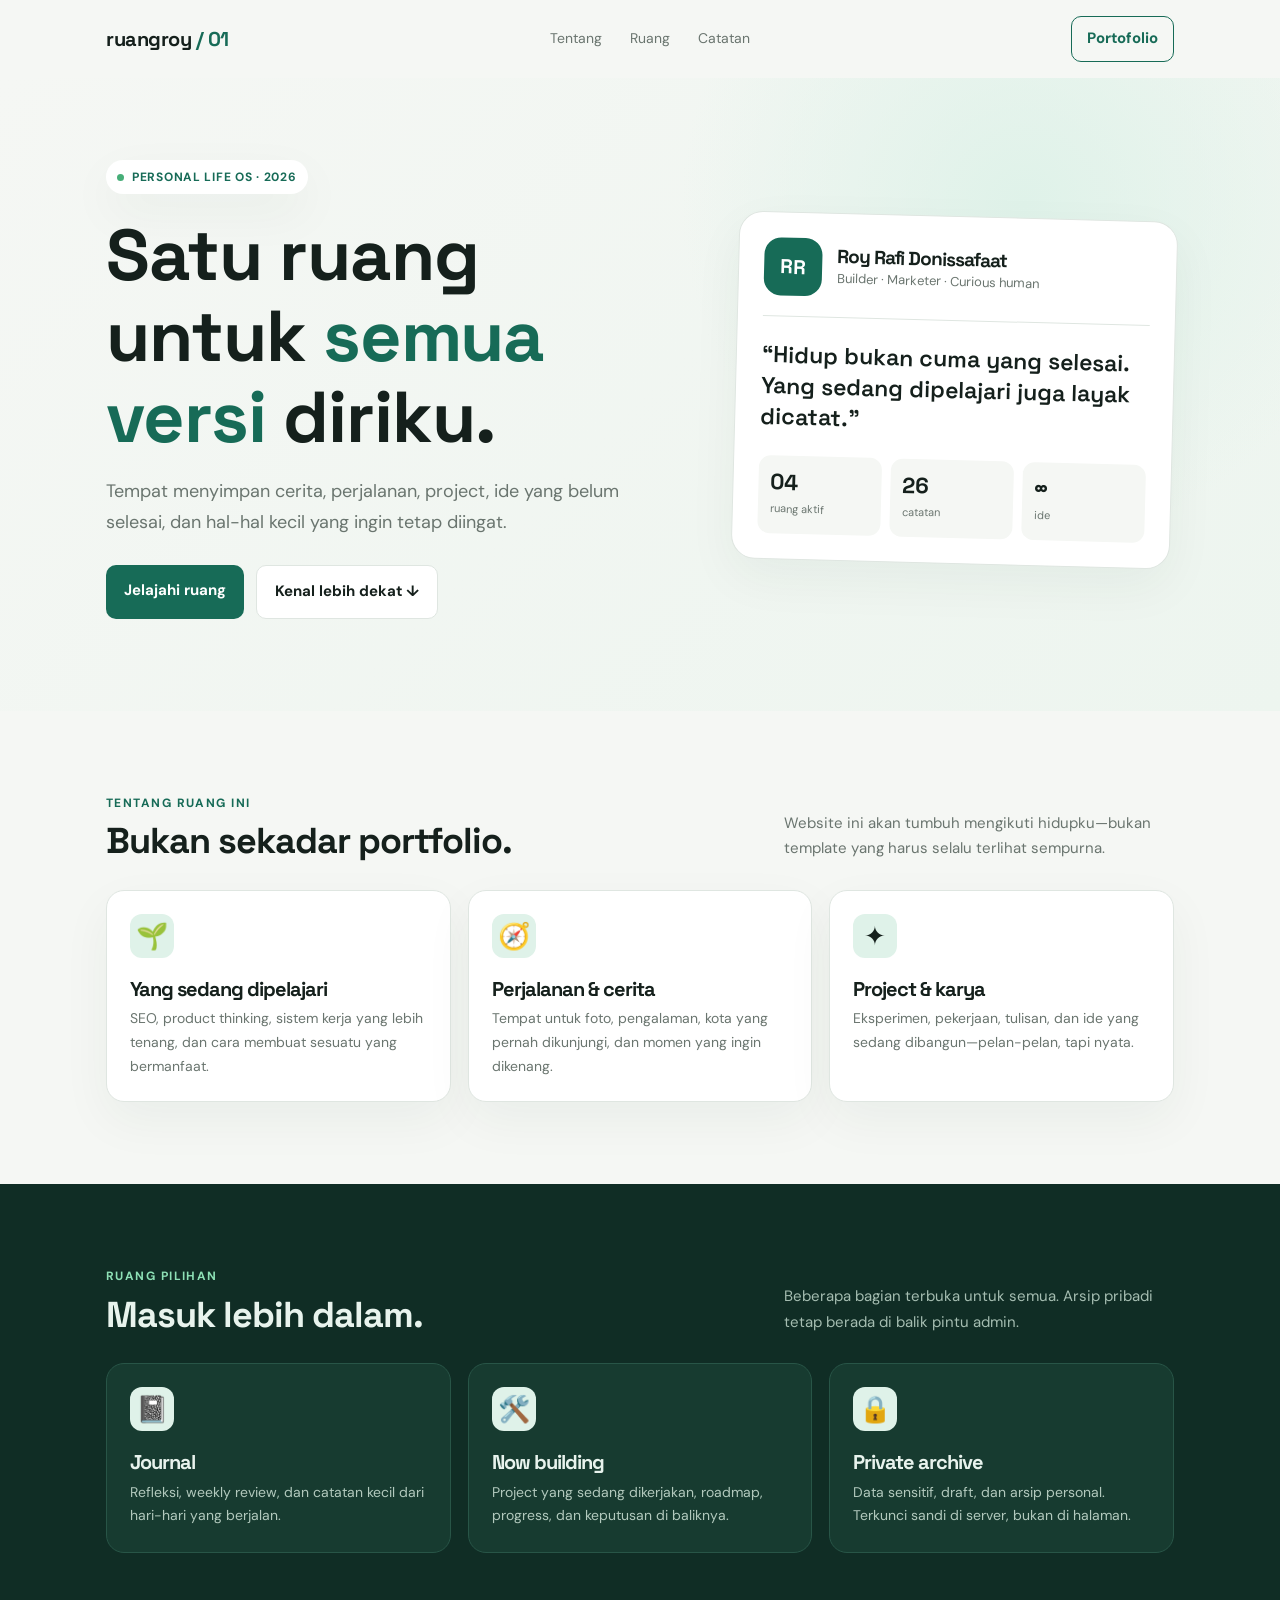
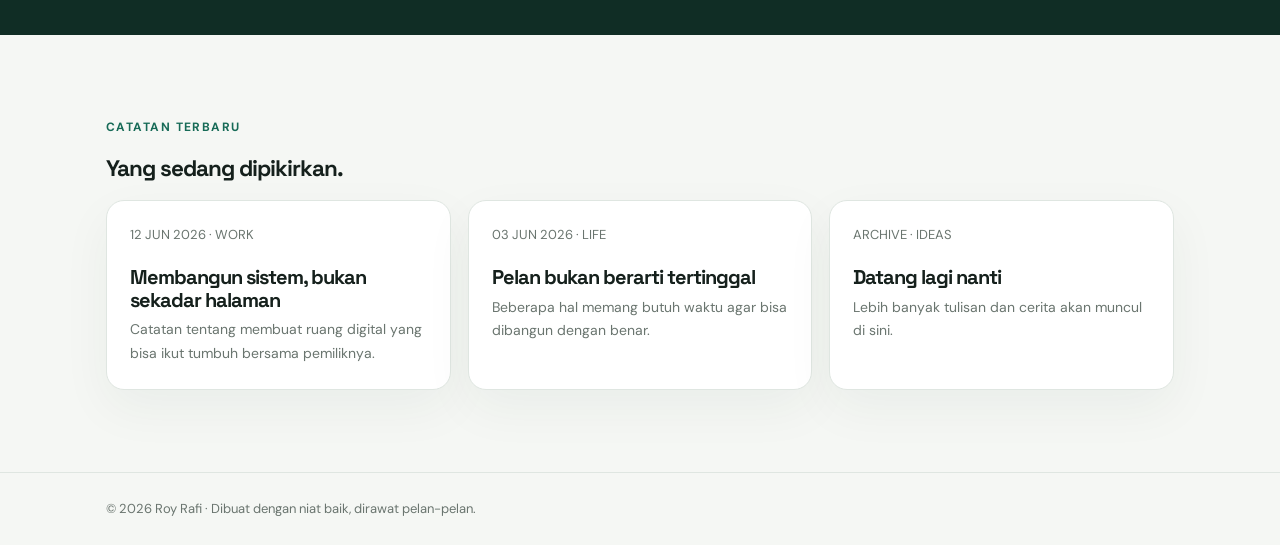
==== commit f4912c5e: "Bersihkan index.html: hapus modal login palsu, tombol jadi link portofolio. cv.html: isi pendidikan " ====
--- a/index.html
+++ b/index.html
@@ -11,12 +11,10 @@
 @media(max-width:800px){.links{display:none}.hero-grid{grid-template-columns:1fr;gap:35px}.hero{padding:55px 0}.cards{grid-template-columns:1fr}.section-head{display:block}.section-head p{margin-top:12px}.profile{transform:none}}
 </style></head>
 <body>
-<header><div class="wrap nav"><a class="logo" href="#">ruang<span>roy</span><i> / 01</i></a><nav class="links"><a href="#tentang">Tentang</a><a href="#ruang">Ruang</a><a href="#catatan">Catatan</a></nav><button class="admin" id="openLogin">Admin masuk</button></div></header>
+<header><div class="wrap nav"><a class="logo" href="#">ruang<span>roy</span><i> / 01</i></a><nav class="links"><a href="#tentang">Tentang</a><a href="#ruang">Ruang</a><a href="#catatan">Catatan</a></nav><a class="admin" href="/portofolio.html">Portofolio</a></div></header>
 <main><section class="hero"><div class="wrap hero-grid"><div><div class="tag">Personal life OS · 2026</div><h1>Satu ruang untuk <span>semua versi</span> diriku.</h1><p class="lead">Tempat menyimpan cerita, perjalanan, project, ide yang belum selesai, dan hal-hal kecil yang ingin tetap diingat.</p><div class="actions"><a class="btn" href="#ruang">Jelajahi ruang</a><a class="btn alt" href="#tentang">Kenal lebih dekat ↓</a></div></div><aside class="profile"><div class="profile-top"><div class="avatar">RR</div><div><h3>Roy Rafi Donissafaat</h3><div class="muted">Builder · Marketer · Curious human</div></div></div><div class="quote">“Hidup bukan cuma yang selesai. Yang sedang dipelajari juga layak dicatat.”</div><div class="mini"><div><b>04</b><small>ruang aktif</small></div><div><b>26</b><small>catatan</small></div><div><b>∞</b><small>ide</small></div></div></aside></div></section>
 <section id="tentang"><div class="wrap"><div class="section-head"><div><div class="eyebrow">Tentang ruang ini</div><h2>Bukan sekadar portfolio.</h2></div><p>Website ini akan tumbuh mengikuti hidupku—bukan template yang harus selalu terlihat sempurna.</p></div><div class="cards"><article class="card"><div class="icon">🌱</div><h3>Yang sedang dipelajari</h3><p>SEO, product thinking, sistem kerja yang lebih tenang, dan cara membuat sesuatu yang bermanfaat.</p></article><article class="card"><div class="icon">🧭</div><h3>Perjalanan & cerita</h3><p>Tempat untuk foto, pengalaman, kota yang pernah dikunjungi, dan momen yang ingin dikenang.</p></article><article class="card"><div class="icon">✦</div><h3>Project & karya</h3><p>Eksperimen, pekerjaan, tulisan, dan ide yang sedang dibangun—pelan-pelan, tapi nyata.</p></article></div></div></section>
-<section class="private" id="ruang"><div class="wrap"><div class="section-head"><div><div class="eyebrow">Ruang pilihan</div><h2>Masuk lebih dalam.</h2></div><p>Beberapa bagian terbuka untuk semua. Arsip pribadi tetap berada di balik pintu admin.</p></div><div class="cards"><article class="card"><div class="icon">📓</div><h3>Journal</h3><p>Refleksi, weekly review, dan catatan kecil dari hari-hari yang berjalan.</p></article><article class="card"><div class="icon">🛠️</div><h3>Now building</h3><p>Project yang sedang dikerjakan, roadmap, progress, dan keputusan di baliknya.</p></article><article class="card"><div class="icon">🔒</div><h3>Private archive</h3><p>Data sensitif, draft, dan arsip personal. Hanya untuk admin terverifikasi.</p></article></div></div></section>
+<section class="private" id="ruang"><div class="wrap"><div class="section-head"><div><div class="eyebrow">Ruang pilihan</div><h2>Masuk lebih dalam.</h2></div><p>Beberapa bagian terbuka untuk semua. Arsip pribadi tetap berada di balik pintu admin.</p></div><div class="cards"><article class="card"><div class="icon">📓</div><h3>Journal</h3><p>Refleksi, weekly review, dan catatan kecil dari hari-hari yang berjalan.</p></article><article class="card"><div class="icon">🛠️</div><h3>Now building</h3><p>Project yang sedang dikerjakan, roadmap, progress, dan keputusan di baliknya.</p></article><article class="card"><div class="icon">🔒</div><h3>Private archive</h3><p>Data sensitif, draft, dan arsip personal. Terkunci sandi di server, bukan di halaman.</p></article></div></div></section>
 <section id="catatan"><div class="wrap"><div class="eyebrow">Catatan terbaru</div><h2>Yang sedang dipikirkan.</h2><div class="cards"><article class="card"><div class="muted">12 JUN 2026 · WORK</div><h3>Membangun sistem, bukan sekadar halaman</h3><p>Catatan tentang membuat ruang digital yang bisa ikut tumbuh bersama pemiliknya.</p></article><article class="card"><div class="muted">03 JUN 2026 · LIFE</div><h3>Pelan bukan berarti tertinggal</h3><p>Beberapa hal memang butuh waktu agar bisa dibangun dengan benar.</p></article><article class="card"><div class="muted">ARCHIVE · IDEAS</div><h3>Datang lagi nanti</h3><p>Lebih banyak tulisan dan cerita akan muncul di sini.</p></article></div></div></section></main>
 <footer class="footer"><div class="wrap">© 2026 Roy Rafi · Dibuat dengan niat baik, dirawat pelan-pelan.</div></footer>
-<div class="modal" id="modal" role="dialog" aria-modal="true" aria-labelledby="loginTitle"><form class="login" id="loginForm"><button type="button" class="close" id="closeLogin" aria-label="Tutup">×</button><div class="eyebrow">Protected area</div><h2 id="loginTitle">Admin masuk</h2><p>Gunakan akun admin untuk mengelola isi ruang pribadi ini.</p><label class="label" for="email">Email admin</label><input class="input" id="email" type="email" autocomplete="username" required placeholder="admin@domain.com"><label class="label" for="password">Password</label><input class="input" id="password" type="password" autocomplete="current-password" required minlength="12" placeholder="Minimal 12 karakter"><div class="security">🛡️ Produksi wajib memakai HTTPS, MFA/WebAuthn, rate limiting, session cookie HttpOnly, dan backend—bukan password di HTML.</div><button class="btn" type="submit">Masuk dengan aman</button><p class="note">Demo UI saja: autentikasi nyata perlu disambungkan ke backend.</p></form></div>
-<script>const modal=document.getElementById('modal');document.getElementById('openLogin').onclick=()=>modal.classList.add('open');document.getElementById('closeLogin').onclick=()=>modal.classList.remove('open');modal.onclick=e=>{if(e.target===modal)modal.classList.remove('open')};document.getElementById('loginForm').onsubmit=e=>{e.preventDefault();alert('UI siap disambungkan ke backend autentikasi. Jangan gunakan login client-side untuk data nyata.');};</script>
-</body></html>+</body></html>
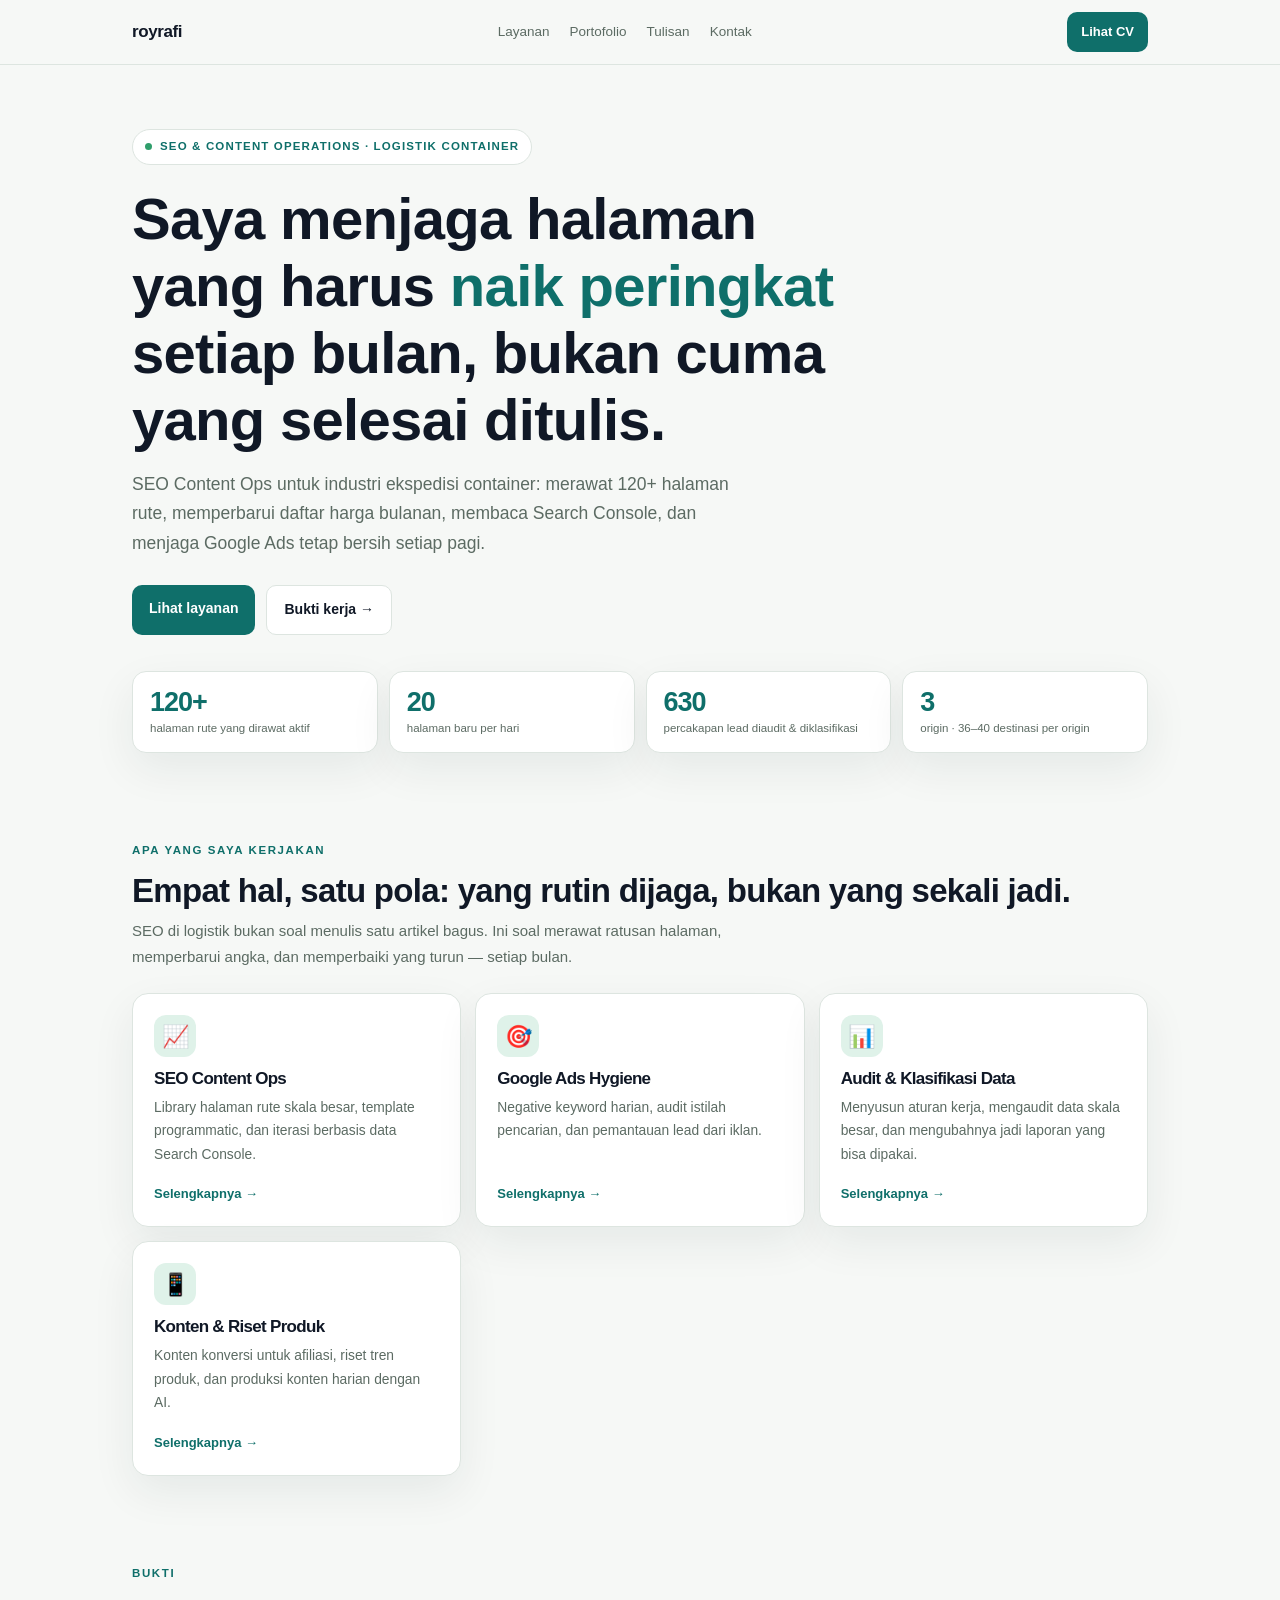
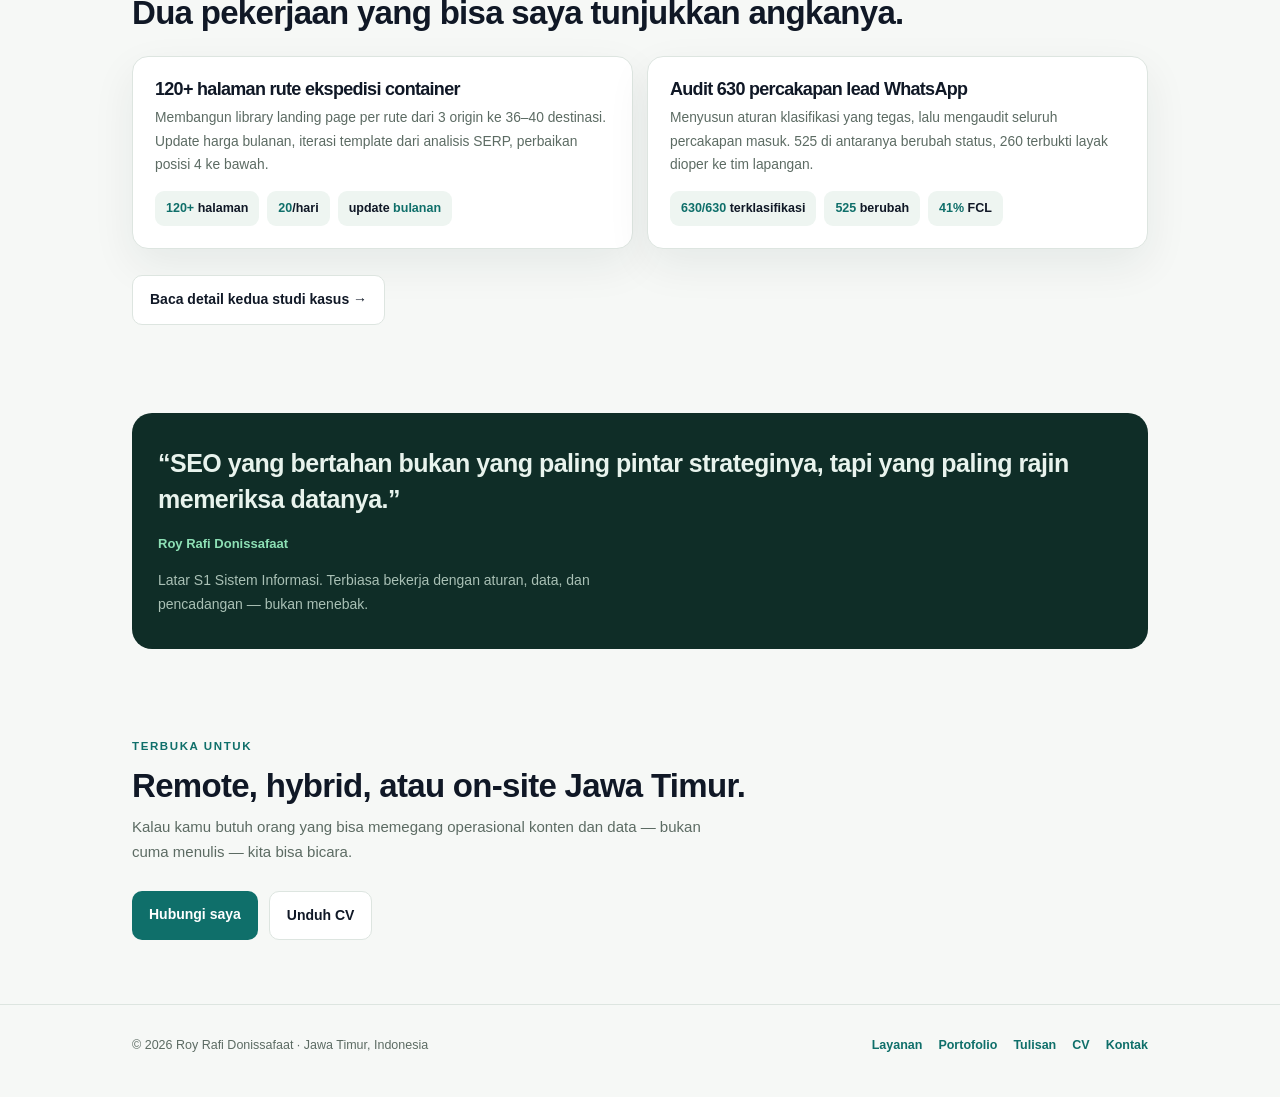
==== commit 6f435416: "Kerangka situs publik: beranda, layanan, kontak, tulisan. index lama disimpan sebagai ruangroy.html" ====
--- a/index.html
+++ b/index.html
@@ -1,20 +1,203 @@
 <!doctype html>
 <html lang="id">
 <head>
-<meta charset="utf-8"><meta name="viewport" content="width=device-width, initial-scale=1">
-<title>Ruang Roy — Personal Life OS</title>
-<meta name="description" content="Ruang pribadi Roy untuk cerita, project, catatan, dan arsip kehidupan.">
-<link rel="preconnect" href="https://fonts.googleapis.com"><link rel="preconnect" href="https://fonts.gstatic.com" crossorigin>
-<link href="https://fonts.googleapis.com/css2?family=DM+Sans:wght@400;500;600;700&family=Space+Grotesk:wght@500;600;700&display=swap" rel="stylesheet">
+<meta charset="utf-8">
+<meta name="viewport" content="width=device-width, initial-scale=1">
+<title>Roy Rafi Donissafaat — SEO & Content Operations Logistik</title>
+<meta name="description" content="SEO Content Ops untuk industri logistik. 120+ halaman rute ekspedisi container, audit 630 percakapan lead, dan kebersihan Google Ads harian.">
+<meta property="og:title" content="Roy Rafi Donissafaat — SEO & Content Operations Logistik">
+<meta property="og:description" content="Merawat 120+ halaman rute, mengaudit 630 percakapan lead, menjaga Ads tetap bersih. Bukti kerja, bukan daftar skill.">
+<meta property="og:type" content="website">
+<script type="application/ld+json">
+{"@context":"https://schema.org","@type":"Person","name":"Roy Rafi Donissafaat","jobTitle":"SEO & Content Operations Specialist","email":"royrafi.contact@gmail.com","url":"https://royrafi.github.io/","address":{"@type":"PostalAddress","addressRegion":"Jawa Timur","addressCountry":"ID"},"knowsAbout":["SEO Content","Programmatic SEO","Google Ads","Google Search Console","Content Operations","Logistik Ekspedisi Container"]}
+</script>
 <style>
-:root{--bg:#f5f7f4;--ink:#15201c;--muted:#6a756f;--line:#dfe6e1;--card:#fff;--green:#176b57;--mint:#dff2e9;--orange:#e99a52;--shadow:0 18px 50px #18382d0d}*{box-sizing:border-box}html{scroll-behavior:smooth}body{margin:0;background:var(--bg);color:var(--ink);font:15px/1.7 'DM Sans',sans-serif}a{text-decoration:none;color:inherit}.wrap{max-width:1120px;margin:auto;padding:0 26px}.nav{height:78px;display:flex;align-items:center;justify-content:space-between}.logo{font:700 20px 'Space Grotesk';letter-spacing:-.5px}.logo i{font-style:normal;color:var(--green)}.links{display:flex;gap:28px;color:var(--muted);font-size:14px}.links a:hover{color:var(--green)}.admin{border:1px solid var(--green);color:var(--green);padding:9px 15px;border-radius:10px;font-weight:700;background:transparent;cursor:pointer}.hero{padding:82px 0 92px;background:radial-gradient(circle at 80% 20%,#dff2e9 0,transparent 30%),linear-gradient(135deg,#f5f7f4,#edf5ef)}.hero-grid{display:grid;grid-template-columns:1.12fr .88fr;gap:70px;align-items:center}.tag,.eyebrow{color:var(--green);font-weight:700;font-size:12px;letter-spacing:.12em;text-transform:uppercase}.tag{display:inline-flex;gap:8px;align-items:center;background:#fff;padding:7px 11px;border-radius:99px;box-shadow:var(--shadow);letter-spacing:.06em}.tag:before{content:'';width:7px;height:7px;background:#46ae78;border-radius:50%}h1,h2,h3{font-family:'Space Grotesk';line-height:1.12;letter-spacing:-1px}h1{font-size:clamp(42px,6vw,72px);margin:21px 0 19px;max-width:670px}h1 span{color:var(--green)}.lead{font-size:18px;color:var(--muted);max-width:570px}.actions{display:flex;gap:12px;margin-top:28px;flex-wrap:wrap}.btn{border:0;background:var(--green);color:#fff;border-radius:10px;padding:13px 18px;font-weight:700;cursor:pointer;display:inline-block}.btn.alt{background:#fff;color:var(--ink);border:1px solid var(--line)}.profile{background:#fff;border:1px solid var(--line);border-radius:24px;padding:25px;box-shadow:var(--shadow);transform:rotate(1.5deg)}.profile-top{display:flex;gap:15px;align-items:center;padding-bottom:20px;border-bottom:1px solid var(--line)}.avatar{width:58px;height:58px;border-radius:17px;background:var(--green);color:#fff;display:grid;place-items:center;font:700 20px 'Space Grotesk'}.profile h3{margin:0;font-size:19px}.muted{color:var(--muted);font-size:13px}.quote{font:600 23px/1.35 'Space Grotesk';margin:23px 0}.mini{display:grid;grid-template-columns:repeat(3,1fr);gap:9px}.mini div{padding:12px;background:var(--bg);border-radius:12px}.mini b{display:block;font:700 22px 'Space Grotesk'}.mini small{color:var(--muted);font-size:11px}section{padding:82px 0}.section-head{display:flex;justify-content:space-between;align-items:end;margin-bottom:28px}.section-head h2{font-size:36px;margin:8px 0 0}.section-head p{color:var(--muted);max-width:390px;margin:0}.cards{display:grid;grid-template-columns:repeat(3,1fr);gap:17px}.card{background:var(--card);border:1px solid var(--line);border-radius:18px;padding:23px;min-height:190px;transition:.2s;box-shadow:var(--shadow)}.card:hover{transform:translateY(-4px);border-color:#acd4c1}.icon{font-size:26px;background:var(--mint);width:44px;height:44px;border-radius:12px;display:grid;place-items:center}.card h3{margin:20px 0 7px;font-size:20px}.card p{color:var(--muted);margin:0;font-size:14px}.private{background:#102d25;color:#e8f3ed}.private .eyebrow{color:#8de0b5}.private p{color:#a5bdb1}.private .card{background:#173b30;border-color:#285547;box-shadow:none}.private .card p{color:#b2c9bd}.footer{padding:25px 0;border-top:1px solid var(--line);color:var(--muted);font-size:13px}.modal{display:none;position:fixed;inset:0;background:#10251fcc;z-index:5;place-items:center;padding:20px}.modal.open{display:grid}.login{background:#fff;border-radius:20px;padding:28px;max-width:390px;width:100%;position:relative;box-shadow:0 25px 90px #0005}.close{position:absolute;right:18px;top:14px;border:0;background:none;font-size:24px;cursor:pointer}.login h2{margin:0 0 7px;font-size:28px}.login p{color:var(--muted);font-size:13px}.label{display:block;font-weight:700;font-size:13px;margin:18px 0 6px}.input{width:100%;padding:12px;border:1px solid var(--line);border-radius:9px;font:inherit}.security{background:#eef8f2;color:#286047;padding:11px;border-radius:9px;font-size:12px;margin:18px 0}.login .btn{width:100%}.note{font-size:11px!important;text-align:center;margin-top:14px}
-@media(max-width:800px){.links{display:none}.hero-grid{grid-template-columns:1fr;gap:35px}.hero{padding:55px 0}.cards{grid-template-columns:1fr}.section-head{display:block}.section-head p{margin-top:12px}.profile{transform:none}}
-</style></head>
+:root{--bg:#f6f8f6;--ink:#101826;--muted:#5c6b63;--line:#dde5e0;--card:#fff;--green:#0f6f6a;--mint:#dff2e9;--soft:#eef5f1;--shadow:0 16px 44px #102d2512}
+*{box-sizing:border-box}
+html{scroll-behavior:smooth;-webkit-text-size-adjust:100%}
+body{margin:0;background:var(--bg);color:var(--ink);font:15.5px/1.7 -apple-system,BlinkMacSystemFont,"Segoe UI",Roboto,Arial,sans-serif}
+a{color:inherit;text-decoration:none}
+.wrap{max-width:1060px;margin:auto;padding:0 22px}
+h1,h2,h3{letter-spacing:-.7px;line-height:1.16;margin:0}
+p{margin:0}
+nav.top{position:sticky;top:0;z-index:20;background:#f6f8f6ee;backdrop-filter:blur(8px);border-bottom:1px solid var(--line)}
+.nav-in{display:flex;align-items:center;justify-content:space-between;gap:14px;height:64px}
+.brand{font-weight:700;font-size:17px;letter-spacing:-.4px}
+.brand i{font-style:normal;color:var(--green)}
+.nav-links{display:flex;gap:20px;font-size:13.5px;color:var(--muted)}
+.nav-links a:hover{color:var(--green)}
+.btn{display:inline-block;background:var(--green);color:#fff;border:0;border-radius:10px;padding:12px 17px;font-weight:700;font-size:14px;cursor:pointer;font-family:inherit}
+.btn:hover{background:#128b84}
+.btn.alt{background:#fff;color:var(--ink);border:1px solid var(--line)}
+.btn.alt:hover{background:var(--soft)}
+.btn.sm{padding:9px 14px;font-size:13px}
+.hero{padding:64px 0 44px}
+.tag{display:inline-flex;align-items:center;gap:8px;background:#fff;border:1px solid var(--line);color:var(--green);font-weight:700;font-size:11.5px;letter-spacing:.1em;text-transform:uppercase;padding:7px 12px;border-radius:99px}
+.tag:before{content:'';width:7px;height:7px;border-radius:50%;background:#2f9e6b}
+.hero h1{font-size:clamp(33px,6.2vw,58px);margin:20px 0 16px;max-width:760px}
+.hero h1 span{color:var(--green)}
+.lead{color:var(--muted);font-size:17.5px;max-width:620px}
+.cta{display:flex;gap:11px;margin-top:26px;flex-wrap:wrap}
+.stats{display:grid;grid-template-columns:repeat(auto-fit,minmax(150px,1fr));gap:11px;margin-top:36px}
+.stat{background:var(--card);border:1px solid var(--line);border-radius:14px;padding:16px 17px;box-shadow:var(--shadow)}
+.stat b{display:block;font-size:27px;letter-spacing:-1px;color:var(--green);line-height:1.1}
+.stat small{color:var(--muted);font-size:11.5px;line-height:1.4;display:block;margin-top:3px}
+section{padding:44px 0}
+.eyebrow{color:var(--green);font-weight:800;font-size:11.5px;letter-spacing:.14em;text-transform:uppercase;margin-bottom:11px}
+.sec-head{margin-bottom:24px}
+.sec-head h2{font-size:clamp(24px,4vw,33px)}
+.sec-head p{color:var(--muted);margin-top:8px;max-width:600px;font-size:15px}
+.cards{display:grid;grid-template-columns:repeat(auto-fit,minmax(250px,1fr));gap:14px}
+.card{background:var(--card);border:1px solid var(--line);border-radius:16px;padding:21px;box-shadow:var(--shadow);display:flex;flex-direction:column;gap:7px;transition:.16s}
+a.card:hover{transform:translateY(-3px);border-color:#9ed3c4}
+.card .ico{font-size:22px;background:var(--mint);width:42px;height:42px;border-radius:12px;display:grid;place-items:center}
+.card h3{font-size:17px;margin-top:5px}
+.card p{color:var(--muted);font-size:13.8px}
+.card .more{margin-top:auto;padding-top:10px;color:var(--green);font-weight:700;font-size:13px}
+.dua{display:grid;gap:14px}
+@media(min-width:800px){.dua{grid-template-columns:1fr 1fr}}
+.kotak{background:var(--card);border:1px solid var(--line);border-radius:16px;padding:22px;box-shadow:var(--shadow)}
+.kotak h3{font-size:18px;margin-bottom:6px}
+.kotak p{color:var(--muted);font-size:13.8px;margin-bottom:14px}
+.kotak .angka{display:flex;gap:8px;flex-wrap:wrap}
+.chip{background:var(--soft);border-radius:9px;padding:7px 11px;font-size:12.5px;font-weight:600}
+.chip b{color:var(--green)}
+.kutip{background:#0f2d27;color:#e8f3ed;border-radius:20px;padding:32px 26px}
+.kutip blockquote{margin:0;font-size:clamp(19px,3vw,25px);line-height:1.45;letter-spacing:-.5px;font-weight:600}
+.kutip .siapa{margin-top:16px;color:#8de0b5;font-size:13px;font-weight:700}
+.kutip p{color:#a9c0b5;font-size:14px;margin-top:14px;max-width:520px}
+footer{padding:30px 0 40px;color:var(--muted);font-size:12.5px;border-top:1px solid var(--line);margin-top:20px}
+.foot-in{display:flex;justify-content:space-between;gap:16px;flex-wrap:wrap}
+.foot-links{display:flex;gap:16px;flex-wrap:wrap}
+.foot-links a{color:var(--green);font-weight:600}
+@media(max-width:640px){.nav-links{display:none}.hero{padding:38px 0 30px}.kotak,.kutip{padding:22px 18px}}
+</style>
+</head>
 <body>
-<header><div class="wrap nav"><a class="logo" href="#">ruang<span>roy</span><i> / 01</i></a><nav class="links"><a href="#tentang">Tentang</a><a href="#ruang">Ruang</a><a href="#catatan">Catatan</a></nav><a class="admin" href="/portofolio.html">Portofolio</a></div></header>
-<main><section class="hero"><div class="wrap hero-grid"><div><div class="tag">Personal life OS · 2026</div><h1>Satu ruang untuk <span>semua versi</span> diriku.</h1><p class="lead">Tempat menyimpan cerita, perjalanan, project, ide yang belum selesai, dan hal-hal kecil yang ingin tetap diingat.</p><div class="actions"><a class="btn" href="#ruang">Jelajahi ruang</a><a class="btn alt" href="#tentang">Kenal lebih dekat ↓</a></div></div><aside class="profile"><div class="profile-top"><div class="avatar">RR</div><div><h3>Roy Rafi Donissafaat</h3><div class="muted">Builder · Marketer · Curious human</div></div></div><div class="quote">“Hidup bukan cuma yang selesai. Yang sedang dipelajari juga layak dicatat.”</div><div class="mini"><div><b>04</b><small>ruang aktif</small></div><div><b>26</b><small>catatan</small></div><div><b>∞</b><small>ide</small></div></div></aside></div></section>
-<section id="tentang"><div class="wrap"><div class="section-head"><div><div class="eyebrow">Tentang ruang ini</div><h2>Bukan sekadar portfolio.</h2></div><p>Website ini akan tumbuh mengikuti hidupku—bukan template yang harus selalu terlihat sempurna.</p></div><div class="cards"><article class="card"><div class="icon">🌱</div><h3>Yang sedang dipelajari</h3><p>SEO, product thinking, sistem kerja yang lebih tenang, dan cara membuat sesuatu yang bermanfaat.</p></article><article class="card"><div class="icon">🧭</div><h3>Perjalanan & cerita</h3><p>Tempat untuk foto, pengalaman, kota yang pernah dikunjungi, dan momen yang ingin dikenang.</p></article><article class="card"><div class="icon">✦</div><h3>Project & karya</h3><p>Eksperimen, pekerjaan, tulisan, dan ide yang sedang dibangun—pelan-pelan, tapi nyata.</p></article></div></div></section>
-<section class="private" id="ruang"><div class="wrap"><div class="section-head"><div><div class="eyebrow">Ruang pilihan</div><h2>Masuk lebih dalam.</h2></div><p>Beberapa bagian terbuka untuk semua. Arsip pribadi tetap berada di balik pintu admin.</p></div><div class="cards"><article class="card"><div class="icon">📓</div><h3>Journal</h3><p>Refleksi, weekly review, dan catatan kecil dari hari-hari yang berjalan.</p></article><article class="card"><div class="icon">🛠️</div><h3>Now building</h3><p>Project yang sedang dikerjakan, roadmap, progress, dan keputusan di baliknya.</p></article><article class="card"><div class="icon">🔒</div><h3>Private archive</h3><p>Data sensitif, draft, dan arsip personal. Terkunci sandi di server, bukan di halaman.</p></article></div></div></section>
-<section id="catatan"><div class="wrap"><div class="eyebrow">Catatan terbaru</div><h2>Yang sedang dipikirkan.</h2><div class="cards"><article class="card"><div class="muted">12 JUN 2026 · WORK</div><h3>Membangun sistem, bukan sekadar halaman</h3><p>Catatan tentang membuat ruang digital yang bisa ikut tumbuh bersama pemiliknya.</p></article><article class="card"><div class="muted">03 JUN 2026 · LIFE</div><h3>Pelan bukan berarti tertinggal</h3><p>Beberapa hal memang butuh waktu agar bisa dibangun dengan benar.</p></article><article class="card"><div class="muted">ARCHIVE · IDEAS</div><h3>Datang lagi nanti</h3><p>Lebih banyak tulisan dan cerita akan muncul di sini.</p></article></div></div></section></main>
-<footer class="footer"><div class="wrap">© 2026 Roy Rafi · Dibuat dengan niat baik, dirawat pelan-pelan.</div></footer>
-</body></html>
+
+<nav class="top"><div class="wrap nav-in">
+  <a class="brand" href="/">roy<span>rafi</span></a>
+  <div class="nav-links">
+    <a href="/layanan.html">Layanan</a>
+    <a href="/portofolio.html">Portofolio</a>
+    <a href="/tulisan/">Tulisan</a>
+    <a href="/kontak.html">Kontak</a>
+  </div>
+  <a class="btn sm" href="/cv.html">Lihat CV</a>
+</div></nav>
+
+<main>
+
+<header class="hero"><div class="wrap">
+  <div class="tag">SEO &amp; Content Operations · Logistik Container</div>
+  <h1>Saya menjaga halaman yang harus <span>naik peringkat</span> setiap bulan, bukan cuma yang selesai ditulis.</h1>
+  <p class="lead">SEO Content Ops untuk industri ekspedisi container: merawat 120+ halaman rute, memperbarui daftar harga bulanan, membaca Search Console, dan menjaga Google Ads tetap bersih setiap pagi.</p>
+  <div class="cta">
+    <a class="btn" href="/layanan.html">Lihat layanan</a>
+    <a class="btn alt" href="/portofolio.html">Bukti kerja →</a>
+  </div>
+  <div class="stats">
+    <div class="stat"><b>120+</b><small>halaman rute yang dirawat aktif</small></div>
+    <div class="stat"><b>20</b><small>halaman baru per hari</small></div>
+    <div class="stat"><b>630</b><small>percakapan lead diaudit &amp; diklasifikasi</small></div>
+    <div class="stat"><b>3</b><small>origin · 36–40 destinasi per origin</small></div>
+  </div>
+</div></header>
+
+<section><div class="wrap">
+  <div class="sec-head">
+    <div class="eyebrow">Apa yang saya kerjakan</div>
+    <h2>Empat hal, satu pola: yang rutin dijaga, bukan yang sekali jadi.</h2>
+    <p>SEO di logistik bukan soal menulis satu artikel bagus. Ini soal merawat ratusan halaman, memperbarui angka, dan memperbaiki yang turun — setiap bulan.</p>
+  </div>
+  <div class="cards">
+    <a class="card" href="/layanan.html#seo">
+      <div class="ico">&#128200;</div>
+      <h3>SEO Content Ops</h3>
+      <p>Library halaman rute skala besar, template programmatic, dan iterasi berbasis data Search Console.</p>
+      <div class="more">Selengkapnya →</div>
+    </a>
+    <a class="card" href="/layanan.html#ads">
+      <div class="ico">&#127919;</div>
+      <h3>Google Ads Hygiene</h3>
+      <p>Negative keyword harian, audit istilah pencarian, dan pemantauan lead dari iklan.</p>
+      <div class="more">Selengkapnya →</div>
+    </a>
+    <a class="card" href="/layanan.html#data">
+      <div class="ico">&#128202;</div>
+      <h3>Audit &amp; Klasifikasi Data</h3>
+      <p>Menyusun aturan kerja, mengaudit data skala besar, dan mengubahnya jadi laporan yang bisa dipakai.</p>
+      <div class="more">Selengkapnya →</div>
+    </a>
+    <a class="card" href="/layanan.html#konten">
+      <div class="ico">&#128241;</div>
+      <h3>Konten &amp; Riset Produk</h3>
+      <p>Konten konversi untuk afiliasi, riset tren produk, dan produksi konten harian dengan AI.</p>
+      <div class="more">Selengkapnya →</div>
+    </a>
+  </div>
+</div></section>
+
+<section><div class="wrap">
+  <div class="sec-head">
+    <div class="eyebrow">Bukti</div>
+    <h2>Dua pekerjaan yang bisa saya tunjukkan angkanya.</h2>
+  </div>
+  <div class="dua">
+    <div class="kotak">
+      <h3>120+ halaman rute ekspedisi container</h3>
+      <p>Membangun library landing page per rute dari 3 origin ke 36–40 destinasi. Update harga bulanan, iterasi template dari analisis SERP, perbaikan posisi 4 ke bawah.</p>
+      <div class="angka">
+        <span class="chip"><b>120+</b> halaman</span>
+        <span class="chip"><b>20</b>/hari</span>
+        <span class="chip">update <b>bulanan</b></span>
+      </div>
+    </div>
+    <div class="kotak">
+      <h3>Audit 630 percakapan lead WhatsApp</h3>
+      <p>Menyusun aturan klasifikasi yang tegas, lalu mengaudit seluruh percakapan masuk. 525 di antaranya berubah status, 260 terbukti layak dioper ke tim lapangan.</p>
+      <div class="angka">
+        <span class="chip"><b>630/630</b> terklasifikasi</span>
+        <span class="chip"><b>525</b> berubah</span>
+        <span class="chip"><b>41%</b> FCL</span>
+      </div>
+    </div>
+  </div>
+  <div class="cta"><a class="btn alt" href="/portofolio.html">Baca detail kedua studi kasus →</a></div>
+</div></section>
+
+<section><div class="wrap">
+  <div class="kutip">
+    <blockquote>&ldquo;SEO yang bertahan bukan yang paling pintar strateginya, tapi yang paling rajin memeriksa datanya.&rdquo;</blockquote>
+    <div class="siapa">Roy Rafi Donissafaat</div>
+    <p>Latar S1 Sistem Informasi. Terbiasa bekerja dengan aturan, data, dan pencadangan — bukan menebak.</p>
+  </div>
+</div></section>
+
+<section><div class="wrap">
+  <div class="sec-head">
+    <div class="eyebrow">Terbuka untuk</div>
+    <h2>Remote, hybrid, atau on-site Jawa Timur.</h2>
+    <p>Kalau kamu butuh orang yang bisa memegang operasional konten dan data — bukan cuma menulis — kita bisa bicara.</p>
+  </div>
+  <div class="cta">
+    <a class="btn" href="/kontak.html">Hubungi saya</a>
+    <a class="btn alt" href="/cv.html">Unduh CV</a>
+  </div>
+</div></section>
+
+</main>
+
+<footer><div class="wrap foot-in">
+  <div>&copy; 2026 Roy Rafi Donissafaat · Jawa Timur, Indonesia</div>
+  <div class="foot-links">
+    <a href="/layanan.html">Layanan</a>
+    <a href="/portofolio.html">Portofolio</a>
+    <a href="/tulisan/">Tulisan</a>
+    <a href="/cv.html">CV</a>
+    <a href="/kontak.html">Kontak</a>
+  </div>
+</div></footer>
+
+</body>
+</html>
